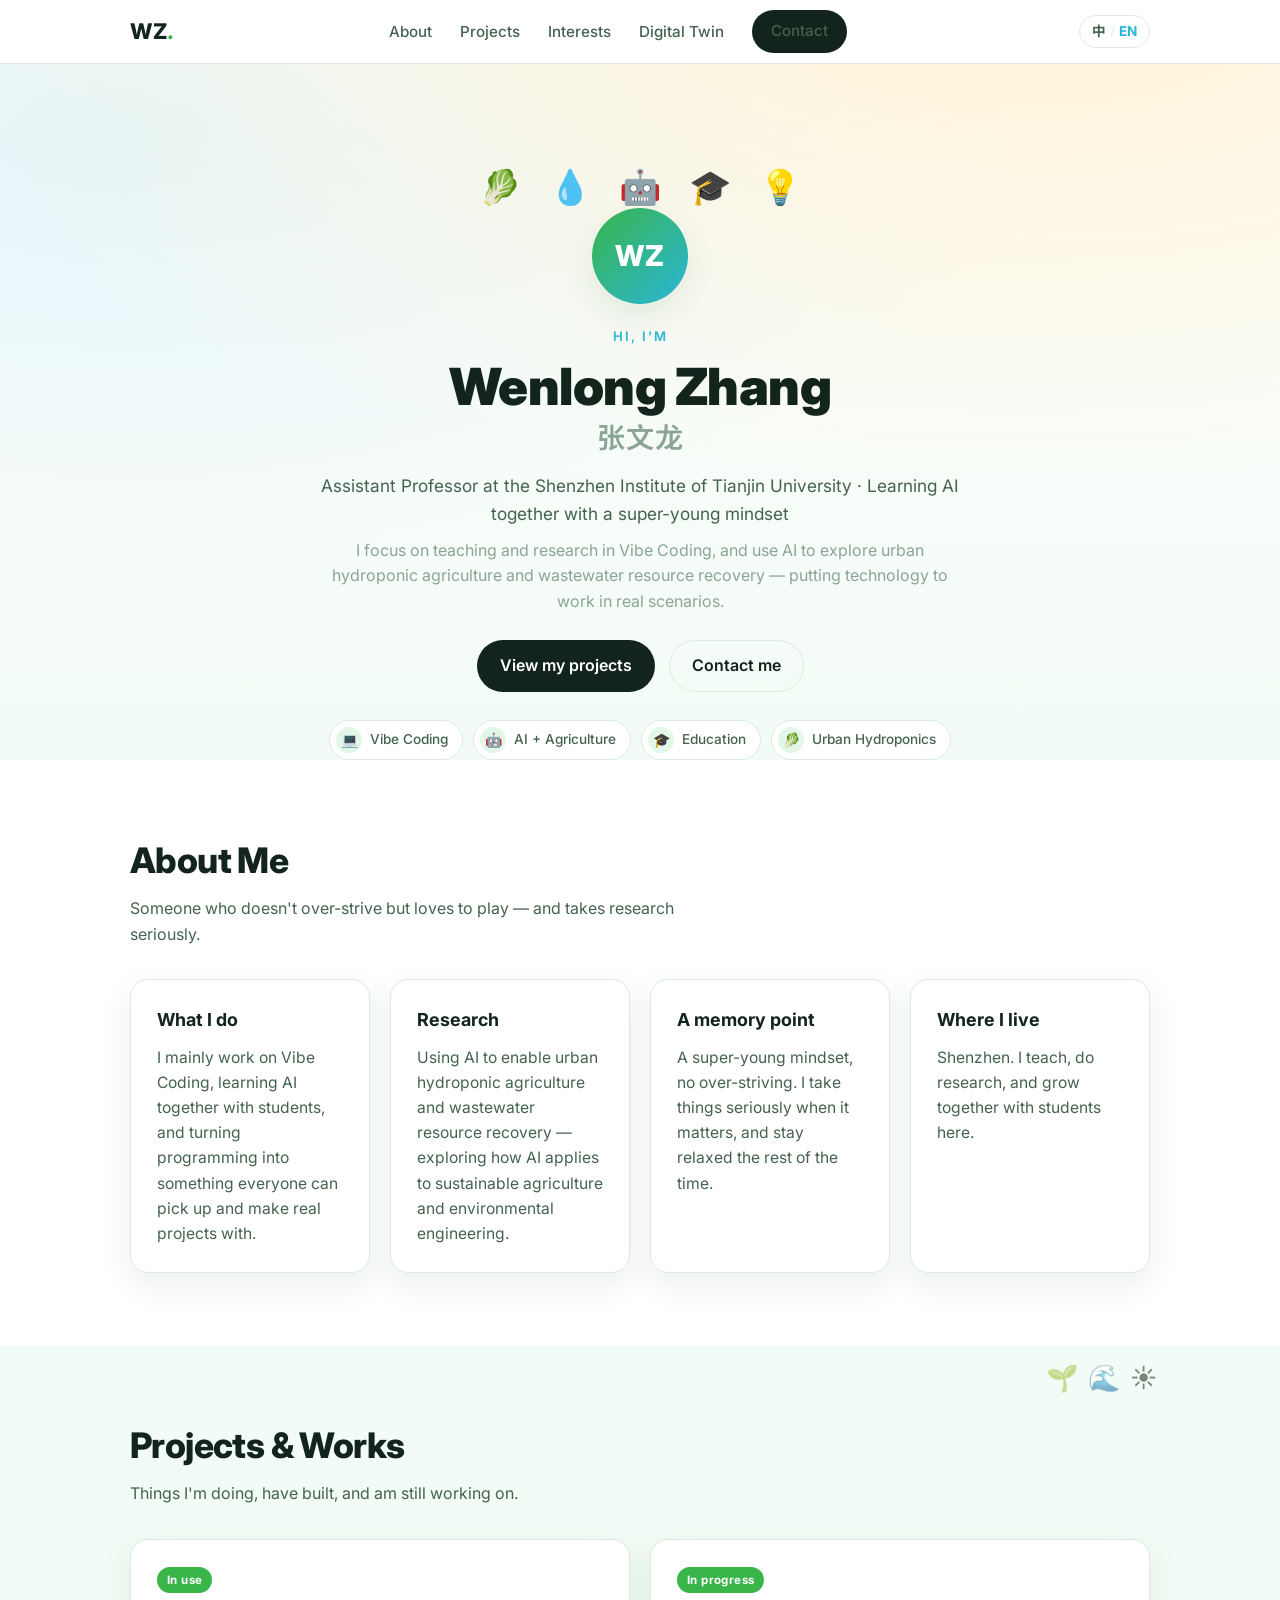
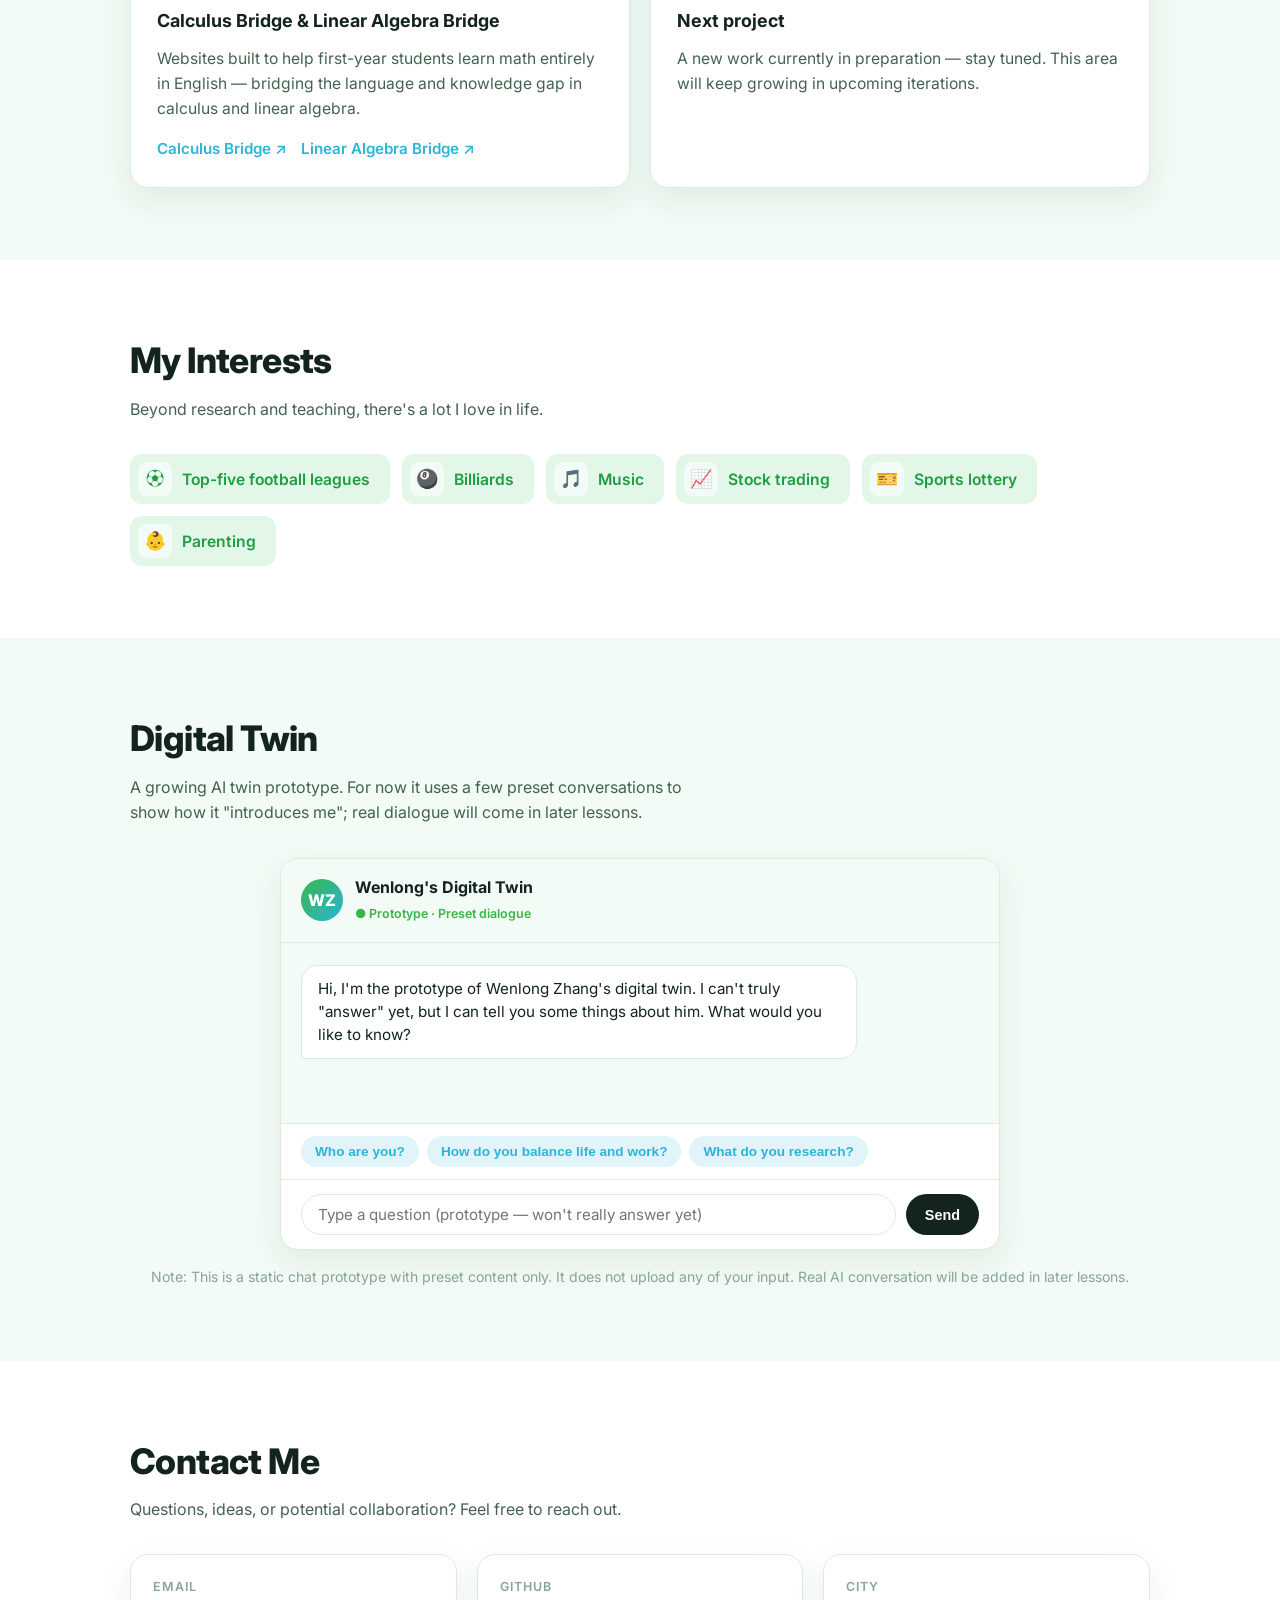
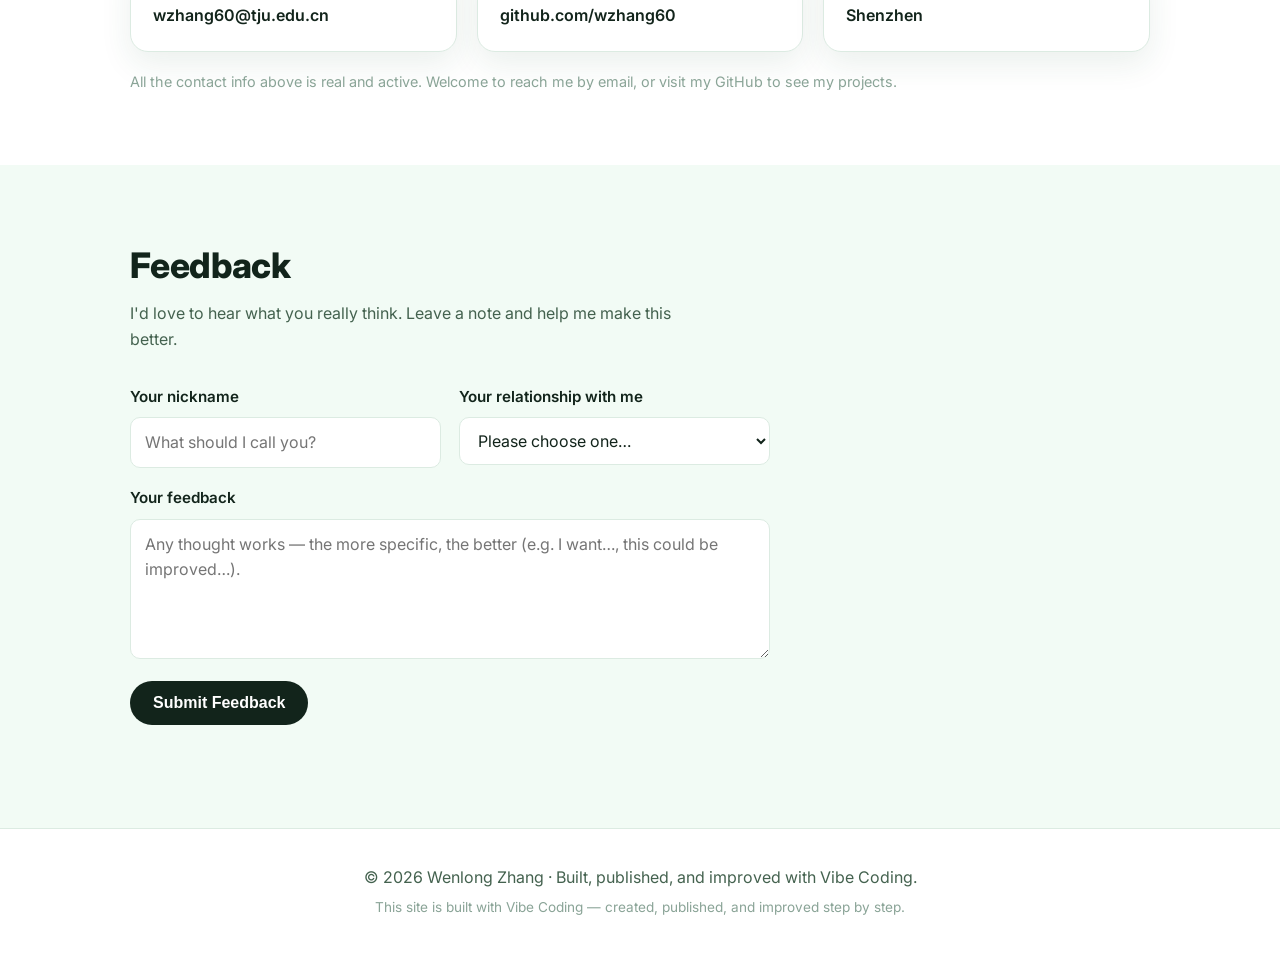
==== index-en.html @ 44306ead "Add files via upload" ====
<!DOCTYPE html>
<html lang="en">
<head>
  <meta charset="UTF-8" />
  <meta name="viewport" content="width=device-width, initial-scale=1.0" />
  <meta name="description" content="Wenlong Zhang — Assistant Professor at the Shenzhen Institute of Tianjin University. Focused on Vibe Coding, using AI for urban hydroponic agriculture and wastewater resource recovery." />
  <meta name="author" content="Wenlong Zhang" />
  <title>Wenlong Zhang · Personal Homepage</title>
  <link rel="preconnect" href="https://fonts.googleapis.com" />
  <link rel="preconnect" href="https://fonts.gstatic.com" crossorigin />
  <link href="https://fonts.googleapis.com/css2?family=Inter:wght@400;500;600;700;800&family=Noto+Sans+SC:wght@400;500;700;900&display=swap" rel="stylesheet" />
  <link rel="stylesheet" href="css/styles.css" />
</head>
<body data-lang="en">
  <!-- Top navigation -->
  <header class="site-header">
    <nav class="nav container" aria-label="Main navigation">
      <a class="nav__brand" href="#top">WZ<span class="nav__brand-dot">.</span></a>
      <button class="nav__toggle" id="navToggle" aria-label="Open menu" aria-expanded="false">
        <span></span><span></span><span></span>
      </button>
      <ul class="nav__list" id="navList">
        <li><a href="#about">About</a></li>
        <li><a href="#projects">Projects</a></li>
        <li><a href="#interests">Interests</a></li>
        <li><a href="#digital-twin">Digital Twin</a></li>
        <li><a class="btn btn--primary btn--small" href="#contact">Contact</a></li>
      </ul>
      <a class="lang-switch" href="index.html" aria-label="切换到中文">
        <span>中</span><span class="lang-switch__bar">/</span><span class="lang-switch__cur">EN</span>
      </a>
    </nav>
  </header>

  <main id="top">
    <!-- Hero -->
    <section class="hero">
      <div class="hero__visual" aria-hidden="true">
        <span class="hero__emoji">🥬</span>
        <span class="hero__emoji">💧</span>
        <span class="hero__emoji">🤖</span>
        <span class="hero__emoji">🎓</span>
        <span class="hero__emoji">💡</span>
      </div>
      <div class="container hero__inner">
        <div class="hero__avatar" aria-hidden="true">
          <!-- Letter-mark avatar placeholder; replace with a real photo later -->
          <span class="hero__avatar-initials">WZ</span>
        </div>
        <p class="hero__eyebrow">Hi, I'm</p>
        <h1 class="hero__name">Wenlong Zhang <span class="hero__name-en">张文龙</span></h1>
        <p class="hero__tagline">Assistant Professor at the Shenzhen Institute of Tianjin University · Learning AI together with a super-young mindset</p>
        <p class="hero__desc">I focus on teaching and research in Vibe Coding, and use AI to explore urban hydroponic agriculture and wastewater resource recovery — putting technology to work in real scenarios.</p>
        <div class="hero__actions">
          <a class="btn btn--primary" href="#projects">View my projects</a>
          <a class="btn btn--ghost" href="#contact">Contact me</a>
        </div>
        <div class="hero__chips" aria-label="Tags">
          <span class="chip"><span class="chip__icon" aria-hidden="true">💻</span>Vibe Coding</span>
          <span class="chip"><span class="chip__icon" aria-hidden="true">🤖</span>AI + Agriculture</span>
          <span class="chip"><span class="chip__icon" aria-hidden="true">🎓</span>Education</span>
          <span class="chip"><span class="chip__icon" aria-hidden="true">🥬</span>Urban Hydroponics</span>
        </div>
      </div>
    </section>

    <!-- About -->
    <section id="about" class="section">
      <div class="container">
        <h2 class="section__title">About Me</h2>
        <p class="section__lead">Someone who doesn't over-strive but loves to play — and takes research seriously.</p>
        <div class="card-grid">
          <article class="card">
            <h3 class="card__title">What I do</h3>
            <p class="card__body">I mainly work on Vibe Coding, learning AI together with students, and turning programming into something everyone can pick up and make real projects with.</p>
          </article>
          <article class="card">
            <h3 class="card__title">Research</h3>
            <p class="card__body">Using AI to enable urban hydroponic agriculture and wastewater resource recovery — exploring how AI applies to sustainable agriculture and environmental engineering.</p>
          </article>
          <article class="card">
            <h3 class="card__title">A memory point</h3>
            <p class="card__body">A super-young mindset, no over-striving. I take things seriously when it matters, and stay relaxed the rest of the time.</p>
          </article>
          <article class="card">
            <h3 class="card__title">Where I live</h3>
            <p class="card__body">Shenzhen. I teach, do research, and grow together with students here.</p>
          </article>
        </div>
      </div>
    </section>

    <!-- Projects / Works -->
    <section id="projects" class="section section--alt section--with-banner">
      <div class="banner-float" aria-hidden="true">
        <span class="banner-float__emoji">🌱</span>
        <span class="banner-float__emoji">🌊</span>
        <span class="banner-float__emoji">☀️</span>
      </div>
      <div class="container">
        <h2 class="section__title">Projects &amp; Works</h2>
        <p class="section__lead">Things I'm doing, have built, and am still working on.</p>
        <div class="card-grid">
          <article class="card card--project">
            <div class="card__badge">In use</div>
            <h3 class="card__title">Calculus Bridge &amp; Linear Algebra Bridge</h3>
            <p class="card__body">Websites built to help first-year students learn math entirely in English — bridging the language and knowledge gap in calculus and linear algebra.</p>
            <div class="card__links">
              <a class="text-link" href="https://wzhang60.github.io/calculus-bridge/" target="_blank" rel="noopener noreferrer">Calculus Bridge ↗</a>
              <a class="text-link" href="https://wzhang60.github.io/Linear-Algebra-Bridge/" target="_blank" rel="noopener noreferrer">Linear Algebra Bridge ↗</a>
            </div>
          </article>
          <article class="card card--project">
            <div class="card__badge">In progress</div>
            <h3 class="card__title">Next project</h3>
            <p class="card__body">A new work currently in preparation — stay tuned. This area will keep growing in upcoming iterations.</p>
          </article>
        </div>
      </div>
    </section>

    <!-- Interests -->
    <section id="interests" class="section">
      <div class="container">
        <h2 class="section__title">My Interests</h2>
        <p class="section__lead">Beyond research and teaching, there's a lot I love in life.</p>
        <ul class="interest-list">
          <li class="interest-list__item"><span class="interest-list__icon" aria-hidden="true">⚽</span>Top-five football leagues</li>
          <li class="interest-list__item"><span class="interest-list__icon" aria-hidden="true">🎱</span>Billiards</li>
          <li class="interest-list__item"><span class="interest-list__icon" aria-hidden="true">🎵</span>Music</li>
          <li class="interest-list__item"><span class="interest-list__icon" aria-hidden="true">📈</span>Stock trading</li>
          <li class="interest-list__item"><span class="interest-list__icon" aria-hidden="true">🎫</span>Sports lottery</li>
          <li class="interest-list__item"><span class="interest-list__icon" aria-hidden="true">👶</span>Parenting</li>
        </ul>
      </div>
    </section>

    <!-- Digital Twin static chat prototype -->
    <section id="digital-twin" class="section section--alt">
      <div class="container">
        <h2 class="section__title">Digital Twin</h2>
        <p class="section__lead">A growing AI twin prototype. For now it uses a few preset conversations to show how it "introduces me"; real dialogue will come in later lessons.</p>
        <div class="twin-app">
          <div class="twin-app__head">
            <span class="twin-app__avatar" aria-hidden="true">WZ</span>
            <div>
              <strong>Wenlong's Digital Twin</strong>
              <span class="twin-app__status">● Prototype · Preset dialogue</span>
            </div>
          </div>
          <div class="twin-app__body" id="twinBody" aria-live="polite">
            <div class="msg msg--bot">
              <div class="msg__body">Hi, I'm the prototype of Wenlong Zhang's digital twin. I can't truly "answer" yet, but I can tell you some things about him. What would you like to know?</div>
            </div>
          </div>
          <div class="twin-app__suggest" id="twinSuggest">
            <button type="button" class="suggest-chip" data-q="Who are you?">Who are you?</button>
            <button type="button" class="suggest-chip" data-q="How do you balance life and work?">How do you balance life and work?</button>
            <button type="button" class="suggest-chip" data-q="What do you research?">What do you research?</button>
          </div>
          <form class="twin-app__input" id="twinForm">
            <input type="text" id="twinInput" placeholder="Type a question (prototype — won't really answer yet)" autocomplete="off" />
            <button type="submit" class="btn btn--primary btn--small">Send</button>
          </form>
        </div>
        <p class="twin-note">Note: This is a static chat prototype with preset content only. It does not upload any of your input. Real AI conversation will be added in later lessons.</p>
      </div>
    </section>

    <!-- Contact -->
    <section id="contact" class="section">
      <div class="container">
        <h2 class="section__title">Contact Me</h2>
        <p class="section__lead">Questions, ideas, or potential collaboration? Feel free to reach out.</p>
        <div class="contact-links">
          <a class="contact-card" href="mailto:wzhang60@tju.edu.cn" id="emailLink">
            <span class="contact-card__label">Email</span>
            <span class="contact-card__value" id="emailValue">wzhang60@tju.edu.cn</span>
          </a>
          <a class="contact-card" href="https://github.com/wzhang60" target="_blank" rel="noopener noreferrer" id="githubLink">
            <span class="contact-card__label">GitHub</span>
            <span class="contact-card__value" id="githubValue">github.com/wzhang60</span>
          </a>
          <div class="contact-card">
            <span class="contact-card__label">City</span>
            <span class="contact-card__value">Shenzhen</span>
          </div>
        </div>
        <p class="contact-note">All the contact info above is real and active. Welcome to reach me by email, or visit my GitHub to see my projects.</p>
      </div>
    </section>
  
    <!-- Feedback -->
    <section id="feedback" class="section section--alt">
      <div class="container">
        <h2 class="section__title">Feedback</h2>
        <p class="section__lead">I'd love to hear what you really think. Leave a note and help me make this better.</p>
        <form class="fb-form" id="feedbackForm" novalidate>
          <div class="fb-fields">
            <div class="fb-field">
              <label class="fb-label" for="fbVisitorName">Your nickname</label>
              <input class="fb-input" type="text" id="fbVisitorName" name="visitor_name" maxlength="80" placeholder="What should I call you?" autocomplete="nickname" />
            </div>
            <div class="fb-field">
              <label class="fb-label" for="fbRelationship">Your relationship with me</label>
              <select class="fb-input" id="fbRelationship" name="relationship">
                <option value="">Please choose one…</option>
                <option value="friend">Friend</option>
                <option value="family">Family</option>
                <option value="classmate">Classmate</option>
                <option value="colleague">Colleague</option>
                <option value="teacher">Teacher</option>
                <option value="student">Student</option>
                <option value="other">Other</option>
              </select>
            </div>
            <div class="fb-field fb-field--wide">
              <label class="fb-label" for="fbMessage">Your feedback</label>
              <textarea class="fb-input fb-textarea" id="fbMessage" name="message" maxlength="2000" placeholder="Any thought works — the more specific, the better (e.g. I want…, this could be improved…)."></textarea>
            </div>
          </div>
          <div class="fb-actions">
            <button type="submit" class="btn btn--primary" id="fbSubmit">Submit Feedback</button>
          </div>
          <p class="fb-status" id="fbStatus" role="status" aria-live="polite"></p>
        </form>
      </div>
    </section>

</main>

  <footer class="site-footer">
    <div class="container">
      <p>© 2026 Wenlong Zhang · Built, published, and improved with Vibe Coding.</p>
      <p class="site-footer__small">This site is built with Vibe Coding — created, published, and improved step by step.</p>
    </div>
  </footer>

  <script src="js/main.js"></script>
  <script src="js/feedback.js"></script>
</body>
</html>
---- css/styles.css ----
/* ==========================================================================
   寮犳枃榫?路 涓汉涓婚〉 V2
   璁捐璇█锛氶兘甯傚啘涓氭按鍩逛富棰?鈥斺€?鍏?/ 姘?/ 缁垮彾鑿?/ 娓呮柊娌绘剤 / 娲绘臣绉戞妧
   涓昏壊鏉匡細鏅ㄥ厜閲?路 姘村煿闈?路 缁垮彾缁?路 娓呴€忚摑 路 鏆栫櫧
   ========================================================================== */

:root {
  /* 鑹插僵绯荤粺锛堟按鍩逛富棰橈級 */
  --c-bg: #ffffff;
  --c-bg-alt: #f2fbf5;        /* 娴呮按鍩圭豢搴?*/
  --c-ink: #12241b;          /* 娣卞眰澧ㄧ豢/涓绘枃瀛?*/
  --c-ink-soft: #44624f;      /* 娆＄骇鏂囧瓧锛堟按钘荤豢锛?*/
  --c-ink-mute: #8aa497;      /* 寮卞寲鏂囧瓧 */

  /* 鏅ㄥ厜閲戦粍 鈥斺€?鍏?*/
  --c-sun: #ffb830;           /* 闃冲厜閲?*/
  --c-sun-soft: #fff3d6;      /* 鏅ㄥ厜搴?*/
  --c-sun-line: #f3dca8;

  /* 缁垮彾缁?鈥斺€?缁垮彾鑿?*/
  --c-leaf: #39b54a;          /* 涓荤豢鍙剁豢 */
  --c-leaf-deep: #1f9d43;     /* 娣辩繝缁?*/
  --c-leaf-soft: #e2f7e8;     /* 娴呯豢搴?*/
  --c-lime: #a8d94a;          /* 鏄庝寒闈掓煚 */

  /* 娓呴€忚摑/姘村煿闈?鈥斺€?姘?*/
  --c-aqua: #29b6d8;          /* 姘村煿闈掞紙涓伙級 */
  --c-water: #3aa9e0;         /* 娓呮緢姘磋摑 */
  --c-water-deep: #1f7ea8;    /* 娣辨按钃?*/
  --c-aqua-soft: #e1f4fa;     /* 娴呮按钃濆簳 */

  --c-line: #dcebe2;          /* 鍒嗛殧绾匡紙娴呯豢锛?*/

  /* 鍦嗚涓庨槾褰?*/
  --radius: 18px;
  --radius-sm: 12px;
  --shadow: 0 12px 32px rgba(30, 90, 55, 0.09);
  --shadow-hover: 0 20px 44px rgba(30, 90, 55, 0.16);

  /* 甯冨眬 */
  --container: 1060px;
  --gap: 20px;
  --header-h: 64px;
}

/* --- Reset --- */
*,
*::before,
*::after { box-sizing: border-box; }
html { scroll-behavior: smooth; }
body {
  margin: 0;
  font-family: "Inter", "Noto Sans SC", system-ui, -apple-system, Segoe UI, Roboto, sans-serif;
  color: var(--c-ink);
  background: var(--c-bg);
  line-height: 1.6;
  -webkit-font-smoothing: antialiased;
}
a { color: inherit; text-decoration: none; }
ul { list-style: none; margin: 0; padding: 0; }
h1, h2, h3, p { margin: 0; }

.container {
  width: 100%;
  max-width: var(--container);
  margin: 0 auto;
  padding: 0 var(--gap);
}

/* --- 椤堕儴瀵艰埅 --- */
.site-header {
  position: sticky;
  top: 0;
  z-index: 50;
  background: rgba(255, 255, 255, 0.82);
  backdrop-filter: saturate(180%) blur(12px);
  border-bottom: 1px solid var(--c-line);
  height: var(--header-h);
  display: flex;
  align-items: center;
}
.nav {
  display: flex;
  align-items: center;
  justify-content: space-between;
  width: 100%;
}
.nav__brand {
  font-weight: 800;
  font-size: 1.35rem;
  letter-spacing: 0.5px;
  color: var(--c-ink);
}
.nav__brand-dot { color: var(--c-leaf); }
.nav__list {
  display: flex;
  align-items: center;
  gap: 28px;
}
.nav__list a {
  font-size: 0.95rem;
  color: var(--c-ink-soft);
  font-weight: 500;
  transition: color 0.15s ease;
}
.nav__list a:hover { color: var(--c-aqua); }
.lang-switch {
  margin-left: 18px;
  font-size: 0.85rem;
  font-weight: 700;
  color: var(--c-ink-soft);
  white-space: nowrap;
  border: 1px solid var(--c-line);
  border-radius: 999px;
  padding: 5px 12px;
  display: inline-flex;
  align-items: center;
  gap: 4px;
  transition: color 0.15s ease, border-color 0.15s ease, background 0.15s ease;
}
.lang-switch__cur { color: var(--c-aqua); }
.lang-switch__bar { color: var(--c-line); opacity: 0.6; }
.lang-switch:hover { color: var(--c-aqua); border-color: var(--c-aqua); }
@media (max-width: 720px) {
  .lang-switch { margin-left: 0; position: absolute; right: 64px; top: 18px; }
}

/* 姹夊牎鎸夐挳锛堢Щ鍔ㄧ锛?*/
.nav__toggle {
  display: none;
  flex-direction: column;
  gap: 5px;
  background: none;
  border: 0;
  cursor: pointer;
  padding: 8px;
}
.nav__toggle span {
  width: 24px;
  height: 2px;
  background: var(--c-ink);
  border-radius: 2px;
  transition: transform 0.2s ease, opacity 0.2s ease;
}

/* --- 鎸夐挳 --- */
.btn {
  display: inline-flex;
  align-items: center;
  justify-content: center;
  gap: 6px;
  font-weight: 600;
  font-size: 1rem;
  padding: 12px 22px;
  border-radius: 999px;
  border: 1px solid transparent;
  cursor: pointer;
  transition: transform 0.12s ease, box-shadow 0.2s ease, background 0.2s ease;
}
.btn:active { transform: translateY(1px); }
.btn--primary {
  background: var(--c-ink);
  color: #fff;
}
.btn--primary:hover {
  background: var(--c-aqua);
  box-shadow: var(--shadow-hover);
}
.btn--ghost {
  background: transparent;
  color: var(--c-ink);
  border-color: var(--c-line);
}
.btn--ghost:hover { border-color: var(--c-leaf); color: var(--c-leaf); }
.btn--small { padding: 8px 18px; font-size: 0.9rem; }

/* --- Hero --- */
.hero {
  position: relative;
  overflow: hidden;
  padding: 72px 0 0;
  background:
    radial-gradient(1200px 500px at 80% -10%, var(--c-sun-soft), transparent),
    radial-gradient(900px 420px at 10% 10%, var(--c-aqua-soft), transparent),
    linear-gradient(180deg, #fff 0%, var(--c-bg-alt) 100%);
}
.hero__visual {
  position: relative;
  width: 100%;
  margin: 34px auto 0;
  max-width: 640px;
  padding: 0 var(--gap);
  text-align: center;
}
.hero__visual::before {
  content: '';
  position: absolute;
  inset: -18px;
  background: linear-gradient(135deg, var(--c-sun-soft), var(--c-aqua-soft));
  border-radius: calc(var(--radius) + 12px);
  z-index: -1;
  opacity: 0.6;
}
.hero__emoji {
  display: inline-block;
  font-size: 34px;
  line-height: 1;
  margin: 0 12px;
  vertical-align: middle;
}
.hero__inner {
  position: relative;
  z-index: 2;
  text-align: center;
  padding-top: 4px;
}
.hero__avatar {
  width: 96px;
  height: 96px;
  margin: 0 auto 22px;
  border-radius: 50%;
  background: linear-gradient(135deg, var(--c-leaf), var(--c-aqua));
  display: flex;
  align-items: center;
  justify-content: center;
  box-shadow: var(--shadow);
}
.hero__avatar-initials {
  color: #fff;
  font-weight: 800;
  font-size: 1.8rem;
  letter-spacing: 1px;
}
.hero__eyebrow {
  color: var(--c-aqua);
  font-weight: 600;
  letter-spacing: 2px;
  text-transform: uppercase;
  font-size: 0.82rem;
  margin-bottom: 10px;
}
.hero__name {
  font-size: clamp(2rem, 6vw, 3.2rem);
  font-weight: 900;
  line-height: 1.15;
  letter-spacing: -0.5px;
}
.hero__name-en {
  display: block;
  font-size: 0.55em;
  font-weight: 600;
  color: var(--c-ink-mute);
  letter-spacing: 1px;
  margin-top: 6px;
}
.hero__tagline {
  margin: 18px auto 10px;
  max-width: 640px;
  color: var(--c-ink-soft);
  font-size: 1.08rem;
}
.hero__desc {
  max-width: 620px;
  margin: 0 auto;
  color: var(--c-ink-mute);
  font-size: 1rem;
}
.hero__actions {
  margin-top: 26px;
  display: flex;
  gap: 14px;
  justify-content: center;
  flex-wrap: wrap;
}
.hero__chips {
  margin-top: 28px;
  display: flex;
  flex-wrap: wrap;
  gap: 10px;
  justify-content: center;
}
.chip {
  background: #fff;
  border: 1px solid var(--c-line);
  color: var(--c-ink-soft);
  font-size: 0.85rem;
  font-weight: 500;
  padding: 6px 14px 6px 6px;
  border-radius: 999px;
  display: flex;
  align-items: center;
  gap: 8px;
}
.chip__icon {
  width: 26px;
  height: 26px;
  border-radius: 50%;
  display: inline-flex;
  align-items: center;
  justify-content: center;
  background: var(--c-leaf-soft);
  font-size: 14px;
  line-height: 1;
  flex: 0 0 26px;
}

/* --- 板块横幅浮动装饰 --- */
.section--with-banner { position: relative; }
.section--with-banner .container { position: relative; z-index: 1; }
.banner-float {
  position: absolute;
  top: 20px;
  right: 20px;
  width: 220px;
  opacity: 0.55;
  pointer-events: none;
  z-index: 0;
  border-radius: var(--radius);
  overflow: hidden;
}
.banner-float__emoji {
  display: inline-block;
  font-size: 26px;
  line-height: 1;
  margin-left: 6px;
}
@media (max-width: 720px) { .banner-float { display: none; } }
.banner-float__emoji {
  display: inline-block;
  font-size: 26px;
  line-height: 1;
  margin-left: 6px;
}

/* --- 閫氱敤 Section --- */
.section { padding: 72px 0; }
.section--alt { background: var(--c-bg-alt); }
.section__title {
  font-size: clamp(1.6rem, 4vw, 2.2rem);
  font-weight: 800;
  letter-spacing: -0.6px;
  margin-bottom: 8px;
}
.section__lead {
  color: var(--c-ink-soft);
  margin-bottom: 32px;
  max-width: 560px;
}

/* --- 鍗＄墖缃戞牸 --- */
.card-grid {
  display: grid;
  grid-template-columns: repeat(auto-fit, minmax(240px, 1fr));
  gap: var(--gap);
}
.card {
  background: #fff;
  border: 1px solid var(--c-line);
  border-radius: var(--radius);
  padding: 26px;
  box-shadow: var(--shadow);
  transition: transform 0.16s ease, box-shadow 0.2s ease;
}
.card:hover { transform: translateY(-4px); box-shadow: var(--shadow-hover); }
.card__title {
  font-size: 1.12rem;
  font-weight: 700;
  margin-bottom: 10px;
}
.card__body { color: var(--c-ink-soft); font-size: 0.98rem; }

.card--project { position: relative; }
.card__badge {
  display: inline-block;
  font-size: 0.72rem;
  font-weight: 700;
  letter-spacing: 0.4px;
  padding: 4px 10px;
  border-radius: 999px;
  margin-bottom: 14px;
  color: #fff;
  background: var(--c-leaf);
}
.card__links {
  margin-top: 16px;
  display: flex;
  flex-wrap: wrap;
  gap: 14px;
}
.text-link {
  color: var(--c-aqua);
  font-weight: 600;
  font-size: 0.95rem;
}
.text-link:hover { text-decoration: underline; }

/* --- 鍏磋叮 --- */
.interest-list {
  display: flex;
  flex-wrap: wrap;
  gap: 12px;
}
.interest-list__item {
  background: var(--c-leaf-soft);
  color: var(--c-leaf-deep);
  font-weight: 600;
  font-size: 0.98rem;
  padding: 8px 20px 8px 8px;
  border-radius: var(--radius-sm);
  display: flex;
  align-items: center;
  gap: 10px;
}
.interest-list__icon {
  width: 34px;
  height: 34px;
  border-radius: 8px;
  display: inline-flex;
  align-items: center;
  justify-content: center;
  background: var(--c-bg-alt);
  font-size: 18px;
  line-height: 1;
  flex: 0 0 34px;
}

/* --- 鏁板瓧鍒嗚韩鑱婂ぉ鍘熷瀷 --- */
.twin-app {
  background: #fff;
  border: 1px solid var(--c-line);
  border-radius: var(--radius);
  box-shadow: var(--shadow);
  overflow: hidden;
  max-width: 720px;
  margin: 0 auto;
  display: flex;
  flex-direction: column;
}
.twin-app__head {
  display: flex;
  align-items: center;
  gap: 12px;
  padding: 16px 20px;
  border-bottom: 1px solid var(--c-line);
  background: var(--c-bg-alt);
}
.twin-app__avatar {
  width: 42px;
  height: 42px;
  border-radius: 50%;
  background: linear-gradient(135deg, var(--c-leaf), var(--c-aqua));
  color: #fff;
  font-weight: 800;
  display: flex;
  align-items: center;
  justify-content: center;
}
.twin-app__head strong { display: block; font-size: 1rem; }
.twin-app__status {
  font-size: 0.78rem;
  color: var(--c-leaf);
  font-weight: 600;
}
.twin-app__body {
  padding: 22px 20px;
  min-height: 180px;
  max-height: 360px;
  overflow-y: auto;
  background: var(--c-bg-alt);
  display: flex;
  flex-direction: column;
  gap: 14px;
}
.msg { display: flex; }
.msg--bot { justify-content: flex-start; }
.msg--user { justify-content: flex-end; }
.msg__body {
  max-width: 82%;
  padding: 12px 16px;
  border-radius: 16px;
  font-size: 0.95rem;
  line-height: 1.5;
}
.msg--bot .msg__body {
  background: #fff;
  border: 1px solid var(--c-line);
  color: var(--c-ink);
  border-bottom-left-radius: 4px;
}
.msg--user .msg__body {
  background: var(--c-aqua);
  color: #fff;
  border-bottom-right-radius: 4px;
}
.twin-app__suggest {
  padding: 12px 20px;
  display: flex;
  flex-wrap: wrap;
  gap: 8px;
  border-top: 1px solid var(--c-line);
}
.suggest-chip {
  background: var(--c-aqua-soft);
  color: var(--c-aqua);
  border: 0;
  font-weight: 600;
  font-size: 0.85rem;
  padding: 8px 14px;
  border-radius: 999px;
  cursor: pointer;
  transition: background 0.15s ease;
}
.suggest-chip:hover { background: var(--c-leaf-soft); color: var(--c-leaf); }
.twin-app__input {
  display: flex;
  gap: 10px;
  padding: 14px 20px;
  border-top: 1px solid var(--c-line);
}
.twin-app__input input {
  flex: 1;
  border: 1px solid var(--c-line);
  border-radius: 999px;
  padding: 10px 16px;
  font-size: 0.95rem;
  font-family: inherit;
}
.twin-app__input input:focus { outline: none; border-color: var(--c-aqua); }
.twin-note {
  margin-top: 16px;
  text-align: center;
  color: var(--c-ink-mute);
  font-size: 0.88rem;
}

/* --- 鑱旂郴鏂瑰紡 --- */
.contact-links {
  display: grid;
  grid-template-columns: repeat(auto-fit, minmax(220px, 1fr));
  gap: var(--gap);
}
.contact-card {
  background: #fff;
  border: 1px solid var(--c-line);
  border-radius: var(--radius);
  padding: 22px;
  display: flex;
  flex-direction: column;
  gap: 6px;
  box-shadow: var(--shadow);
  transition: transform 0.16s ease, box-shadow 0.2s ease, border-color 0.2s ease;
}
.contact-card:hover { transform: translateY(-4px); box-shadow: var(--shadow-hover); border-color: var(--c-aqua); }
.contact-card__label {
  font-size: 0.78rem;
  text-transform: uppercase;
  letter-spacing: 1px;
  color: var(--c-ink-mute);
  font-weight: 600;
}
.contact-card__value { font-weight: 600; font-size: 1rem; color: var(--c-ink); }
.contact-note { margin-top: 18px; color: var(--c-ink-mute); font-size: 0.9rem; }

/* --- 椤佃剼 --- */
.site-footer {
  border-top: 1px solid var(--c-line);
  padding: 36px 0;
  text-align: center;
  color: var(--c-ink-soft);
}
.site-footer__small { margin-top: 6px; color: var(--c-ink-mute); font-size: 0.85rem; }

/* --- 鍝嶅簲寮忥細绉诲姩绔?--- */
@media (max-width: 720px) {
  .section { padding: 56px 0; }
  .hero { padding: 52px 0 48px; }

  .nav__toggle { display: flex; }
  .nav__list {
    position: absolute;
    top: var(--header-h);
    left: 0;
    right: 0;
    flex-direction: column;
    align-items: flex-start;
    gap: 4px;
    background: #fff;
    border-bottom: 1px solid var(--c-line);
    padding: 14px 24px 20px;
    display: none;
    box-shadow: var(--shadow);
  }
  .nav__list.is-open { display: flex; }
  .nav__list li { width: 100%; }
  .nav__list a { display: block; padding: 10px 0; }

  .hero__actions .btn { width: 100%; }
}

/* ==========================================================================
   Feedback form (shared zh/en)
   Colors reuse existing CSS variables. Zero-dependency static page.
   ========================================================================== */
.fb-form { max-width: 640px; }
.fb-fields { display: grid; gap: 18px; grid-template-columns: 1fr; }
.fb-field { display: flex; flex-direction: column; gap: 8px; }
.fb-label { font-weight: 600; color: var(--c-ink); font-size: 0.95rem; }
.fb-input {
  font: inherit;
  width: 100%;
  padding: 12px 14px;
  border: 1px solid var(--c-line);
  border-radius: 10px;
  background: var(--c-bg);
  color: var(--c-ink);
  transition: border-color 0.2s ease, box-shadow 0.2s ease;
}
.fb-input:focus {
  outline: none;
  border-color: var(--c-leaf);
  box-shadow: 0 0 0 3px var(--c-leaf-soft);
}
.fb-textarea { min-height: 140px; resize: vertical; }
.fb-actions { margin-top: 22px; }
.fb-status {
  margin-top: 14px;
  font-size: 0.92rem;
  min-height: 1.2em;
}
.fb-status--ok { color: var(--c-leaf-deep); }
.fb-status--err { color: #c0392b; }
.fb-status--sending { color: var(--c-ink-soft); }

/* Wider message field on larger screens */
@media (min-width: 640px) {
  .fb-fields { grid-template-columns: 1fr 1fr; }
  .fb-field--wide { grid-column: 1 / -1; }
}
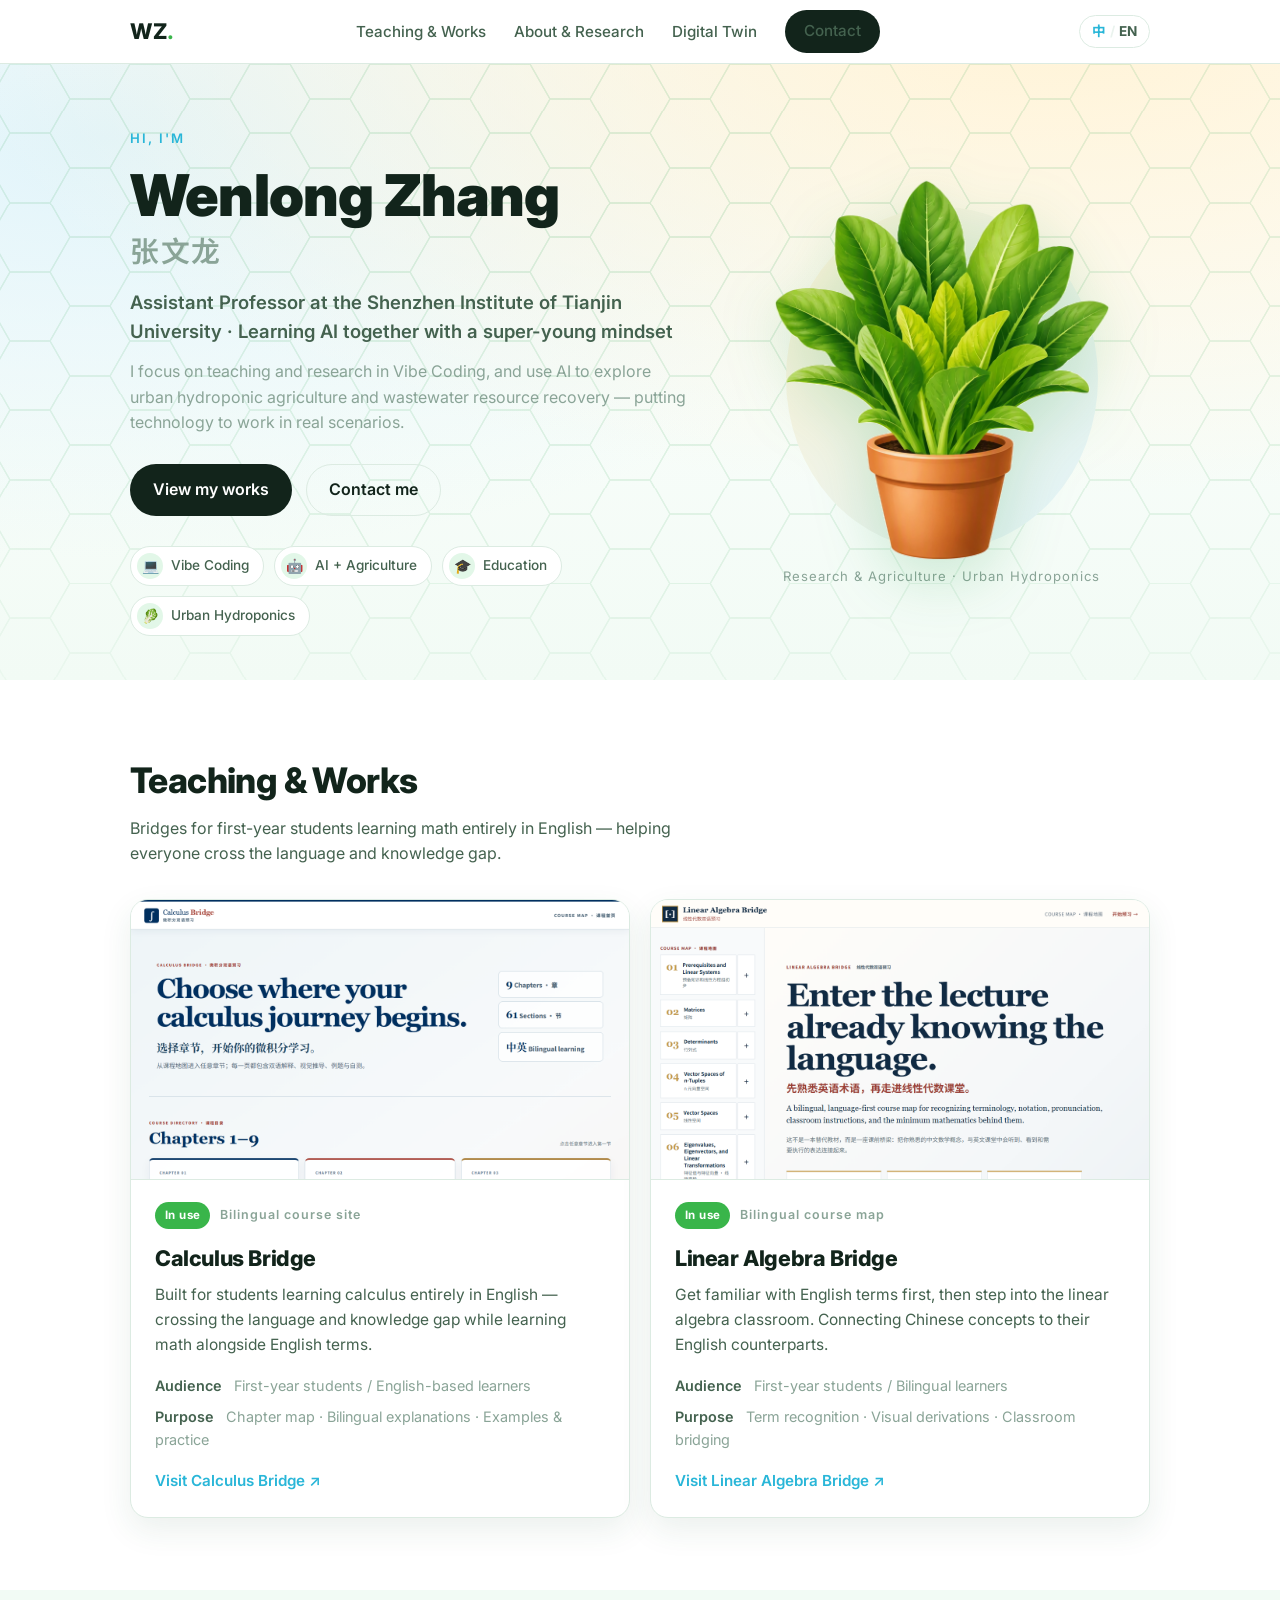
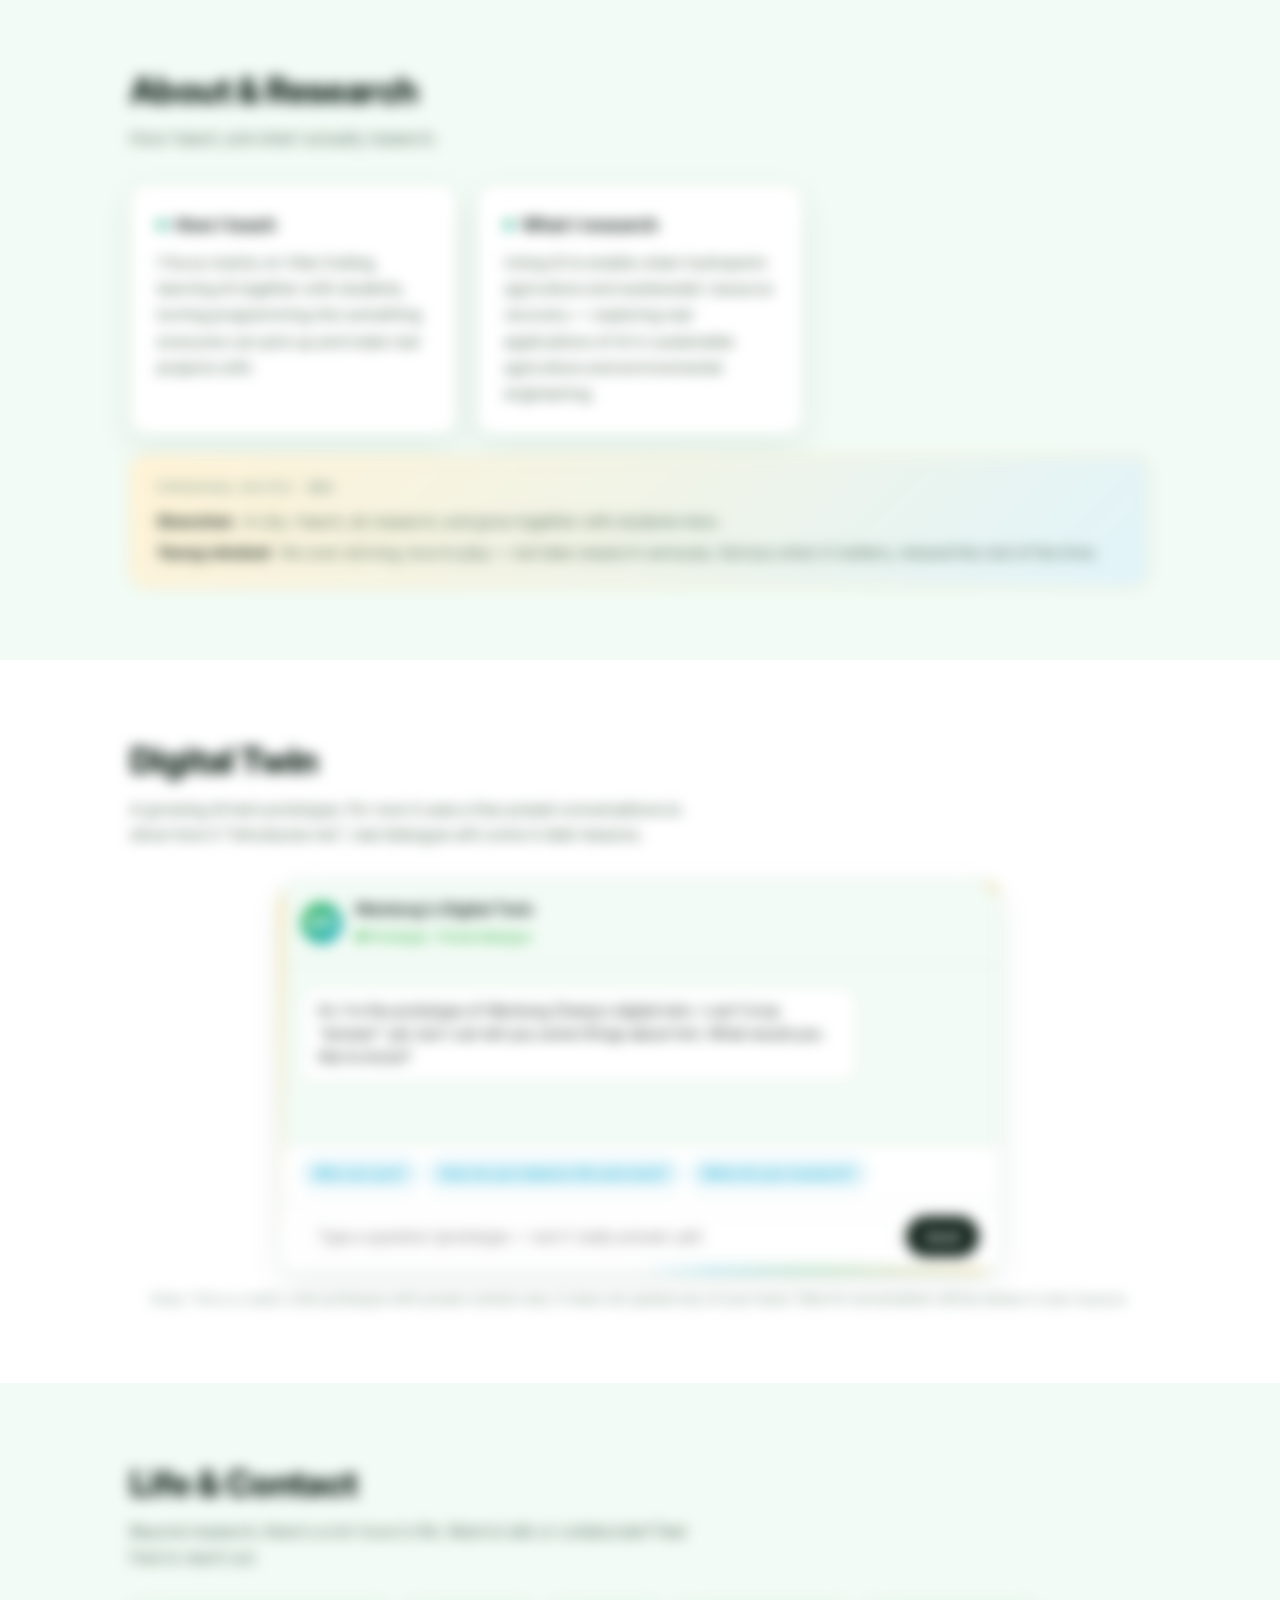
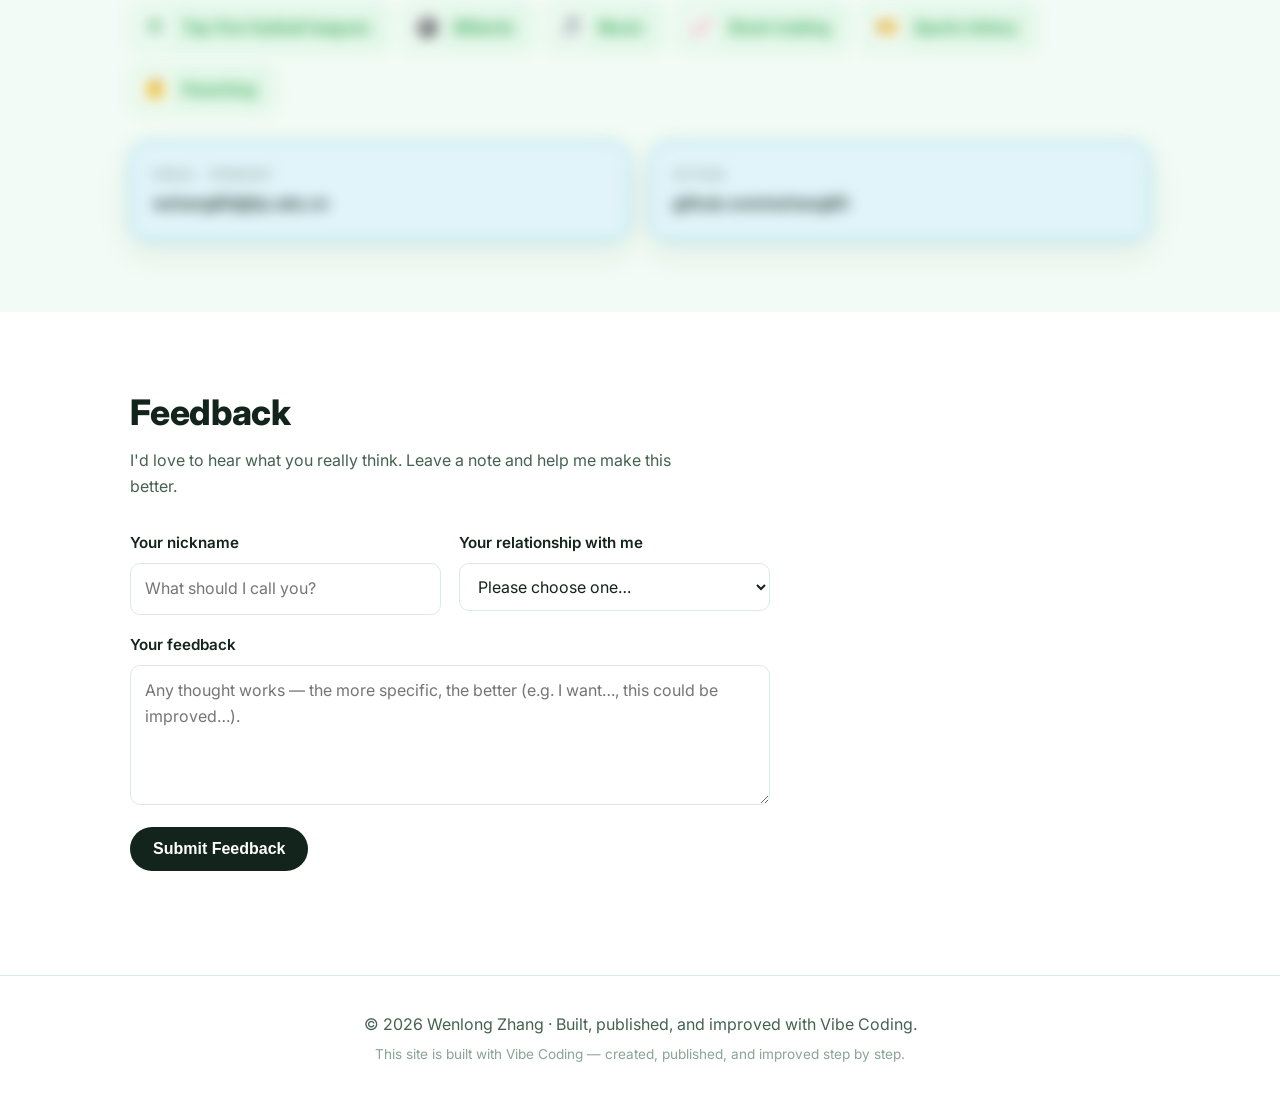
==== commit 3c3dae56: "v2.3: 兴趣与联系方式板块 + 数字分身问答 + 经典绿色足球图标" ====
--- a/index-en.html
+++ b/index-en.html
@@ -5,14 +5,22 @@
   <meta name="viewport" content="width=device-width, initial-scale=1.0" />
   <meta name="description" content="Wenlong Zhang — Assistant Professor at the Shenzhen Institute of Tianjin University. Focused on Vibe Coding, using AI for urban hydroponic agriculture and wastewater resource recovery." />
   <meta name="author" content="Wenlong Zhang" />
-  <title>Wenlong Zhang · Personal Homepage</title>
+  <title>Wenlong Zhang · Personal Homepage · V2.3 Preview</title>
+  <!-- Preview v2.3: Plan A — dual-column hero + showcase-card works + converged effects (hexagon only in hero, beam only on digital twin) -->
   <link rel="preconnect" href="https://fonts.googleapis.com" />
   <link rel="preconnect" href="https://fonts.gstatic.com" crossorigin />
   <link href="https://fonts.googleapis.com/css2?family=Inter:wght@400;500;600;700;800&family=Noto+Sans+SC:wght@400;500;700;900&display=swap" rel="stylesheet" />
-  <link rel="stylesheet" href="css/styles.css" />
+  <link rel="stylesheet" href="css/styles.css?v=v23" />
+  <style>
+    /* Fallback: keep hero identity content immediately readable */
+    .hero__inner { opacity: 1; }
+  </style>
 </head>
 <body data-lang="en">
-  <!-- Top navigation -->
+  <!-- Top scroll progress (MagicUI ScrollProgress replica) -->
+  <div class="scroll-progress" aria-hidden="true"><div class="scroll-progress__bar"></div></div>
+
+  <!-- Top navigation: Plan A four-section entries + zh/en switch -->
   <header class="site-header">
     <nav class="nav container" aria-label="Main navigation">
       <a class="nav__brand" href="#top">WZ<span class="nav__brand-dot">.</span></a>
@@ -20,123 +28,117 @@
         <span></span><span></span><span></span>
       </button>
       <ul class="nav__list" id="navList">
-        <li><a href="#about">About</a></li>
-        <li><a href="#projects">Projects</a></li>
-        <li><a href="#interests">Interests</a></li>
+        <li><a href="#works">Teaching &amp; Works</a></li>
+        <li><a href="#about">About &amp; Research</a></li>
         <li><a href="#digital-twin">Digital Twin</a></li>
         <li><a class="btn btn--primary btn--small" href="#contact">Contact</a></li>
       </ul>
       <a class="lang-switch" href="index.html" aria-label="切换到中文">
-        <span>中</span><span class="lang-switch__bar">/</span><span class="lang-switch__cur">EN</span>
+        <span class="lang-switch__cur">中</span><span class="lang-switch__bar">/</span><span>EN</span>
       </a>
     </nav>
   </header>
 
   <main id="top">
-    <!-- Hero -->
+    <!-- Hero: Plan A dual column — left identity, right small plant (research-agriculture imagery alongside identity) -->
     <section class="hero">
-      <div class="hero__visual" aria-hidden="true">
-        <span class="hero__emoji">🥬</span>
-        <span class="hero__emoji">💧</span>
-        <span class="hero__emoji">🤖</span>
-        <span class="hero__emoji">🎓</span>
-        <span class="hero__emoji">💡</span>
-      </div>
       <div class="container hero__inner">
-        <div class="hero__avatar" aria-hidden="true">
-          <!-- Letter-mark avatar placeholder; replace with a real photo later -->
-          <span class="hero__avatar-initials">WZ</span>
-        </div>
-        <p class="hero__eyebrow">Hi, I'm</p>
-        <h1 class="hero__name">Wenlong Zhang <span class="hero__name-en">张文龙</span></h1>
-        <p class="hero__tagline">Assistant Professor at the Shenzhen Institute of Tianjin University · Learning AI together with a super-young mindset</p>
-        <p class="hero__desc">I focus on teaching and research in Vibe Coding, and use AI to explore urban hydroponic agriculture and wastewater resource recovery — putting technology to work in real scenarios.</p>
-        <div class="hero__actions">
-          <a class="btn btn--primary" href="#projects">View my projects</a>
-          <a class="btn btn--ghost" href="#contact">Contact me</a>
-        </div>
-        <div class="hero__chips" aria-label="Tags">
-          <span class="chip"><span class="chip__icon" aria-hidden="true">💻</span>Vibe Coding</span>
-          <span class="chip"><span class="chip__icon" aria-hidden="true">🤖</span>AI + Agriculture</span>
-          <span class="chip"><span class="chip__icon" aria-hidden="true">🎓</span>Education</span>
-          <span class="chip"><span class="chip__icon" aria-hidden="true">🥬</span>Urban Hydroponics</span>
-        </div>
-      </div>
-    </section>
-
-    <!-- About -->
-    <section id="about" class="section">
-      <div class="container">
-        <h2 class="section__title">About Me</h2>
-        <p class="section__lead">Someone who doesn't over-strive but loves to play — and takes research seriously.</p>
-        <div class="card-grid">
-          <article class="card">
-            <h3 class="card__title">What I do</h3>
-            <p class="card__body">I mainly work on Vibe Coding, learning AI together with students, and turning programming into something everyone can pick up and make real projects with.</p>
-          </article>
-          <article class="card">
-            <h3 class="card__title">Research</h3>
-            <p class="card__body">Using AI to enable urban hydroponic agriculture and wastewater resource recovery — exploring how AI applies to sustainable agriculture and environmental engineering.</p>
-          </article>
-          <article class="card">
-            <h3 class="card__title">A memory point</h3>
-            <p class="card__body">A super-young mindset, no over-striving. I take things seriously when it matters, and stay relaxed the rest of the time.</p>
-          </article>
-          <article class="card">
-            <h3 class="card__title">Where I live</h3>
-            <p class="card__body">Shenzhen. I teach, do research, and grow together with students here.</p>
-          </article>
-        </div>
-      </div>
-    </section>
-
-    <!-- Projects / Works -->
-    <section id="projects" class="section section--alt section--with-banner">
-      <div class="banner-float" aria-hidden="true">
-        <span class="banner-float__emoji">🌱</span>
-        <span class="banner-float__emoji">🌊</span>
-        <span class="banner-float__emoji">☀️</span>
-      </div>
-      <div class="container">
-        <h2 class="section__title">Projects &amp; Works</h2>
-        <p class="section__lead">Things I'm doing, have built, and am still working on.</p>
-        <div class="card-grid">
-          <article class="card card--project">
-            <div class="card__badge">In use</div>
-            <h3 class="card__title">Calculus Bridge &amp; Linear Algebra Bridge</h3>
-            <p class="card__body">Websites built to help first-year students learn math entirely in English — bridging the language and knowledge gap in calculus and linear algebra.</p>
-            <div class="card__links">
-              <a class="text-link" href="https://wzhang60.github.io/calculus-bridge/" target="_blank" rel="noopener noreferrer">Calculus Bridge ↗</a>
-              <a class="text-link" href="https://wzhang60.github.io/Linear-Algebra-Bridge/" target="_blank" rel="noopener noreferrer">Linear Algebra Bridge ↗</a>
-            </div>
-          </article>
-          <article class="card card--project">
-            <div class="card__badge">In progress</div>
-            <h3 class="card__title">Next project</h3>
-            <p class="card__body">A new work currently in preparation — stay tuned. This area will keep growing in upcoming iterations.</p>
-          </article>
-        </div>
-      </div>
-    </section>
-
-    <!-- Interests -->
-    <section id="interests" class="section">
-      <div class="container">
-        <h2 class="section__title">My Interests</h2>
-        <p class="section__lead">Beyond research and teaching, there's a lot I love in life.</p>
-        <ul class="interest-list">
-          <li class="interest-list__item"><span class="interest-list__icon" aria-hidden="true">⚽</span>Top-five football leagues</li>
-          <li class="interest-list__item"><span class="interest-list__icon" aria-hidden="true">🎱</span>Billiards</li>
-          <li class="interest-list__item"><span class="interest-list__icon" aria-hidden="true">🎵</span>Music</li>
-          <li class="interest-list__item"><span class="interest-list__icon" aria-hidden="true">📈</span>Stock trading</li>
-          <li class="interest-list__item"><span class="interest-list__icon" aria-hidden="true">🎫</span>Sports lottery</li>
-          <li class="interest-list__item"><span class="interest-list__icon" aria-hidden="true">👶</span>Parenting</li>
-        </ul>
-      </div>
-    </section>
-
-    <!-- Digital Twin static chat prototype -->
-    <section id="digital-twin" class="section section--alt">
+        <div class="hero__intro">
+          <p class="hero__eyebrow">Hi, I'm</p>
+          <h1 class="hero__name">Wenlong Zhang <span class="hero__name-en">张文龙</span></h1>
+          <p class="hero__tagline">Assistant Professor at the Shenzhen Institute of Tianjin University · Learning AI together with a super-young mindset</p>
+          <p class="hero__desc">I focus on teaching and research in Vibe Coding, and use AI to explore urban hydroponic agriculture and wastewater resource recovery — putting technology to work in real scenarios.</p>
+          <div class="hero__actions">
+            <a class="btn btn--primary" href="#works">View my works</a>
+            <a class="btn btn--ghost" href="#contact">Contact me</a>
+          </div>
+          <div class="hero__chips" aria-label="Tags">
+            <span class="chip"><span class="chip__icon" aria-hidden="true">💻</span>Vibe Coding</span>
+            <span class="chip"><span class="chip__icon" aria-hidden="true">🤖</span>AI + Agriculture</span>
+            <span class="chip"><span class="chip__icon" aria-hidden="true">🎓</span>Education</span>
+            <span class="chip"><span class="chip__icon" aria-hidden="true">🥬</span>Urban Hydroponics</span>
+          </div>
+        </div>
+        <div class="hero__visual" aria-hidden="true">
+          <div class="hero__plant">
+            <img class="hero__plant-img" src="assets/hydroponic-veg.png" alt="" width="710" height="800" loading="eager">
+          </div>
+          <p class="hero__visual-caption">Research &amp; Agriculture · Urban Hydroponics</p>
+        </div>
+      </div>
+    </section>
+
+    <!-- Teaching & Works: two Bridges, one showcase card each (screenshot + audience + purpose + access) -->
+    <section id="works" class="section">
+      <div class="container">
+        <h2 class="section__title">Teaching &amp; Works</h2>
+        <p class="section__lead">Bridges for first-year students learning math entirely in English — helping everyone cross the language and knowledge gap.</p>
+        <div class="showcase-grid">
+          <article class="showcase-card">
+            <div class="showcase-card__media">
+              <img src="assets/calculus.png" alt="Calculus Bridge course page screenshot" loading="lazy" />
+            </div>
+            <div class="showcase-card__body">
+              <div class="showcase-card__meta">
+                <span class="badge-color">In use</span>
+                <span class="showcase-card__type">Bilingual course site</span>
+              </div>
+              <h3 class="showcase-card__title">Calculus Bridge</h3>
+              <p class="showcase-card__desc">Built for students learning calculus entirely in English — crossing the language and knowledge gap while learning math alongside English terms.</p>
+              <ul class="showcase-card__facts">
+                <li><strong>Audience</strong> First-year students / English-based learners</li>
+                <li><strong>Purpose</strong> Chapter map · Bilingual explanations · Examples &amp; practice</li>
+              </ul>
+              <a class="text-link" href="https://wzhang60.github.io/calculus-bridge/" target="_blank" rel="noopener noreferrer">Visit Calculus Bridge ↗</a>
+            </div>
+          </article>
+          <article class="showcase-card">
+            <div class="showcase-card__media">
+              <img src="assets/linear-algebra.png" alt="Linear Algebra Bridge course page screenshot" loading="lazy" />
+            </div>
+            <div class="showcase-card__body">
+              <div class="showcase-card__meta">
+                <span class="badge-color">In use</span>
+                <span class="showcase-card__type">Bilingual course map</span>
+              </div>
+              <h3 class="showcase-card__title">Linear Algebra Bridge</h3>
+              <p class="showcase-card__desc">Get familiar with English terms first, then step into the linear algebra classroom. Connecting Chinese concepts to their English counterparts.</p>
+              <ul class="showcase-card__facts">
+                <li><strong>Audience</strong> First-year students / Bilingual learners</li>
+                <li><strong>Purpose</strong> Term recognition · Visual derivations · Classroom bridging</li>
+              </ul>
+              <a class="text-link" href="https://wzhang60.github.io/Linear-Algebra-Bridge/" target="_blank" rel="noopener noreferrer">Visit Linear Algebra Bridge ↗</a>
+            </div>
+          </article>
+        </div>
+      </div>
+    </section>
+
+    <!-- About & Research: how I teach, what I research; Shenzhen / young mindset / no over-striving as personal notes -->
+    <section id="about" class="section section--alt">
+      <div class="container">
+        <h2 class="section__title">About &amp; Research</h2>
+        <p class="section__lead">How I teach, and what I actually research.</p>
+        <div class="about-grid">
+          <article class="about-card">
+            <h3 class="about-card__title">How I teach</h3>
+            <p class="about-card__body">I focus mainly on Vibe Coding, learning AI together with students, turning programming into something everyone can pick up and make real projects with.</p>
+          </article>
+          <article class="about-card">
+            <h3 class="about-card__title">What I research</h3>
+            <p class="about-card__body">Using AI to enable urban hydroponic agriculture and wastewater resource recovery — exploring real applications of AI in sustainable agriculture and environmental engineering.</p>
+          </article>
+          <aside class="about-note">
+            <p class="about-note__label">Personal notes · 侧记</p>
+            <p class="about-note__text"><strong>Shenzhen</strong> A city. I teach, do research, and grow together with students here.</p>
+            <p class="about-note__text"><strong>Young mindset</strong> No over-striving, love to play — but take research seriously. Serious when it matters, relaxed the rest of the time.</p>
+          </aside>
+        </div>
+      </div>
+    </section>
+
+    <!-- Digital Twin: keep independent experience area + prototype badge; the colored beam is the reserved highlighted effect -->
+    <section id="digital-twin" class="section">
       <div class="container">
         <h2 class="section__title">Digital Twin</h2>
         <p class="section__lead">A growing AI twin prototype. For now it uses a few preset conversations to show how it "introduces me"; real dialogue will come in later lessons.</p>
@@ -167,31 +169,34 @@
       </div>
     </section>
 
-    <!-- Contact -->
-    <section id="contact" class="section">
-      <div class="container">
-        <h2 class="section__title">Contact Me</h2>
-        <p class="section__lead">Questions, ideas, or potential collaboration? Feel free to reach out.</p>
+    <!-- Life & Contact: compact interests + clear email ending -->
+    <section id="contact" class="section section--alt">
+      <div class="container">
+        <h2 class="section__title">Life &amp; Contact</h2>
+        <p class="section__lead">Beyond research, there's a lot I love in life. Want to talk or collaborate? Feel free to reach out.</p>
+        <ul class="interest-list" aria-label="Interests">
+          <li class="interest-list__item"><span class="interest-list__icon" aria-hidden="true">⚽</span>Top-five football leagues</li>
+          <li class="interest-list__item"><span class="interest-list__icon" aria-hidden="true">🎱</span>Billiards</li>
+          <li class="interest-list__item"><span class="interest-list__icon" aria-hidden="true">🎵</span>Music</li>
+          <li class="interest-list__item"><span class="interest-list__icon" aria-hidden="true">📈</span>Stock trading</li>
+          <li class="interest-list__item"><span class="interest-list__icon" aria-hidden="true">🎫</span>Sports lottery</li>
+          <li class="interest-list__item"><span class="interest-list__icon" aria-hidden="true">👶</span>Parenting</li>
+        </ul>
         <div class="contact-links">
-          <a class="contact-card" href="mailto:wzhang60@tju.edu.cn" id="emailLink">
-            <span class="contact-card__label">Email</span>
+          <a class="contact-card contact-card--email" href="mailto:wzhang60@tju.edu.cn" id="emailLink">
+            <span class="contact-card__label">Email · Primary</span>
             <span class="contact-card__value" id="emailValue">wzhang60@tju.edu.cn</span>
           </a>
           <a class="contact-card" href="https://github.com/wzhang60" target="_blank" rel="noopener noreferrer" id="githubLink">
             <span class="contact-card__label">GitHub</span>
             <span class="contact-card__value" id="githubValue">github.com/wzhang60</span>
           </a>
-          <div class="contact-card">
-            <span class="contact-card__label">City</span>
-            <span class="contact-card__value">Shenzhen</span>
-          </div>
-        </div>
-        <p class="contact-note">All the contact info above is real and active. Welcome to reach me by email, or visit my GitHub to see my projects.</p>
-      </div>
-    </section>
-  
+        </div>
+      </div>
+    </section>
+
     <!-- Feedback -->
-    <section id="feedback" class="section section--alt">
+    <section id="feedback" class="section">
       <div class="container">
         <h2 class="section__title">Feedback</h2>
         <p class="section__lead">I'd love to hear what you really think. Leave a note and help me make this better.</p>
@@ -226,8 +231,8 @@
         </form>
       </div>
     </section>
-
-</main>
+
+  </main>
 
   <footer class="site-footer">
     <div class="container">
@@ -236,7 +241,7 @@
     </div>
   </footer>
 
-  <script src="js/main.js"></script>
+  <script src="js/main.js?v=202609090"></script>
   <script src="js/feedback.js"></script>
 </body>
 </html>
--- a/css/styles.css
+++ b/css/styles.css
@@ -174,110 +174,68 @@
 .btn--ghost:hover { border-color: var(--c-leaf); color: var(--c-leaf); }
 .btn--small { padding: 8px 18px; font-size: 0.9rem; }
 
-/* --- Hero --- */
+/* --- Hero：方案A 双栏（左身份信息 / 右缩小植物） --- */
 .hero {
   position: relative;
   overflow: hidden;
-  padding: 72px 0 0;
+  padding: 64px 0 44px;
   background:
-    radial-gradient(1200px 500px at 80% -10%, var(--c-sun-soft), transparent),
-    radial-gradient(900px 420px at 10% 10%, var(--c-aqua-soft), transparent),
+    radial-gradient(1100px 480px at 82% -8%, var(--c-sun-soft), transparent),
+    radial-gradient(880px 420px at 8% 12%, var(--c-aqua-soft), transparent),
     linear-gradient(180deg, #fff 0%, var(--c-bg-alt) 100%);
-}
-.hero__visual {
-  position: relative;
-  width: 100%;
-  margin: 34px auto 0;
-  max-width: 640px;
-  padding: 0 var(--gap);
-  text-align: center;
-}
-.hero__visual::before {
-  content: '';
-  position: absolute;
-  inset: -18px;
-  background: linear-gradient(135deg, var(--c-sun-soft), var(--c-aqua-soft));
-  border-radius: calc(var(--radius) + 12px);
-  z-index: -1;
-  opacity: 0.6;
-}
-.hero__emoji {
-  display: inline-block;
-  font-size: 34px;
-  line-height: 1;
-  margin: 0 12px;
-  vertical-align: middle;
 }
 .hero__inner {
   position: relative;
   z-index: 2;
-  text-align: center;
-  padding-top: 4px;
-}
-.hero__avatar {
-  width: 96px;
-  height: 96px;
-  margin: 0 auto 22px;
-  border-radius: 50%;
-  background: linear-gradient(135deg, var(--c-leaf), var(--c-aqua));
-  display: flex;
-  align-items: center;
-  justify-content: center;
-  box-shadow: var(--shadow);
-}
-.hero__avatar-initials {
-  color: #fff;
-  font-weight: 800;
-  font-size: 1.8rem;
-  letter-spacing: 1px;
-}
+  display: grid;
+  grid-template-columns: minmax(0, 1.15fr) minmax(0, 0.85fr);
+  align-items: center;
+  gap: 40px;
+}
+.hero__intro { max-width: 560px; }
 .hero__eyebrow {
   color: var(--c-aqua);
   font-weight: 600;
   letter-spacing: 2px;
   text-transform: uppercase;
   font-size: 0.82rem;
-  margin-bottom: 10px;
+  margin-bottom: 14px;
 }
 .hero__name {
-  font-size: clamp(2rem, 6vw, 3.2rem);
+  font-size: clamp(2.1rem, 6vw, 3.6rem);
   font-weight: 900;
-  line-height: 1.15;
-  letter-spacing: -0.5px;
+  line-height: 1.12;
+  letter-spacing: -0.8px;
 }
 .hero__name-en {
   display: block;
-  font-size: 0.55em;
+  font-size: 0.5em;
   font-weight: 600;
   color: var(--c-ink-mute);
-  letter-spacing: 1px;
-  margin-top: 6px;
+  letter-spacing: 1.5px;
+  margin-top: 8px;
 }
 .hero__tagline {
-  margin: 18px auto 10px;
-  max-width: 640px;
+  margin: 20px 0 12px;
   color: var(--c-ink-soft);
-  font-size: 1.08rem;
+  font-size: 1.16rem;
+  font-weight: 600;
 }
 .hero__desc {
-  max-width: 620px;
-  margin: 0 auto;
   color: var(--c-ink-mute);
   font-size: 1rem;
 }
 .hero__actions {
-  margin-top: 26px;
+  margin-top: 28px;
   display: flex;
   gap: 14px;
-  justify-content: center;
   flex-wrap: wrap;
 }
 .hero__chips {
-  margin-top: 28px;
+  margin-top: 30px;
   display: flex;
   flex-wrap: wrap;
   gap: 10px;
-  justify-content: center;
 }
 .chip {
   background: #fff;
@@ -303,6 +261,139 @@
   line-height: 1;
   flex: 0 0 26px;
 }
+/* 右侧缩小植物 */
+.hero__visual {
+  position: relative;
+  text-align: center;
+}
+.hero__plant {
+  position: relative;
+  max-width: 340px;
+  margin: 0 auto;
+}
+.hero__plant::before {
+  content: "";
+  position: absolute;
+  inset: 30px 14px 10px;
+  background: linear-gradient(135deg, var(--c-sun-soft), var(--c-aqua-soft));
+  border-radius: 50%;
+  z-index: -1;
+}
+.hero__plant-img {
+  display: block;
+  width: 100%;
+  height: auto;
+  filter: drop-shadow(0 18px 30px rgba(31, 157, 67, 0.20));
+  user-select: none;
+}
+.hero__visual-caption {
+  margin-top: 6px;
+  color: var(--c-ink-mute);
+  font-size: 0.82rem;
+  letter-spacing: 1px;
+}
+
+/* 响应式：手机按 身份 → 按钮 → 小幅视觉 → 作品 的顺序 */
+@media (max-width: 900px) {
+  .hero__inner { gap: 26px; }
+}
+@media (max-width: 720px) {
+  .hero { padding: 48px 0 40px; }
+  .hero__inner {
+    grid-template-columns: 1fr;
+    gap: 8px;
+  }
+  .hero__intro { max-width: 100%; }
+  .hero__actions { display: flex; flex-direction: column; flex-wrap: nowrap; align-items: stretch; gap: 12px; width: 100%; }
+  .hero__actions .btn { display: flex; align-items: center; justify-content: center; width: 100% !important; max-width: none; box-sizing: border-box; }
+  .hero__actions .btn--ghost { background: #fff; }
+  /* 视觉上移：小幅植物跟在按钮之后，占位收窄 */
+  .hero__visual { order: 3; margin-top: 30px; }
+  .hero__plant { max-width: 200px; }
+}
+
+/* --- 展示卡：教学与作品（截图 + 服务对象 + 用途 + 入口） --- */
+.showcase-grid {
+  display: grid;
+  grid-template-columns: repeat(auto-fit, minmax(300px, 1fr));
+  gap: var(--gap);
+}
+.showcase-card {
+  background: #fff;
+  border: 1px solid var(--c-line);
+  border-radius: var(--radius);
+  box-shadow: var(--shadow);
+  overflow: hidden;
+  display: flex;
+  flex-direction: column;
+  transition: transform 0.16s ease, box-shadow 0.2s ease;
+}
+.showcase-card:hover { transform: translateY(-4px); box-shadow: var(--shadow-hover); }
+.showcase-card__media {
+  position: relative;
+  aspect-ratio: 16 / 9;
+  overflow: hidden;
+  background: var(--c-bg-alt);
+  border-bottom: 1px solid var(--c-line);
+}
+.showcase-card__media img {
+  width: 100%;
+  height: 100%;
+  object-fit: cover;
+  object-position: top;
+  display: block;
+}
+.showcase-card__body { padding: 22px 24px 24px; display: flex; flex-direction: column; flex: 1; }
+.showcase-card__meta { display: flex; align-items: center; gap: 10px; margin-bottom: 12px; }
+.showcase-card__type { font-size: 0.78rem; color: var(--c-ink-mute); letter-spacing: 1px; font-weight: 600; }
+.badge-color {
+  display: inline-block;
+  font-size: 0.72rem;
+  font-weight: 700;
+  letter-spacing: 0.4px;
+  padding: 4px 10px;
+  border-radius: 999px;
+  color: #fff;
+  background: var(--c-leaf);
+}
+.showcase-card__title { font-size: 1.35rem; font-weight: 800; margin-bottom: 8px; letter-spacing: -0.4px; }
+.showcase-card__desc { color: var(--c-ink-soft); font-size: 0.97rem; margin-bottom: 16px; }
+.showcase-card__facts { display: flex; flex-direction: column; gap: 8px; margin-bottom: 18px; }
+.showcase-card__facts li { color: var(--c-ink-mute); font-size: 0.9rem; }
+.showcase-card__facts strong { color: var(--c-ink-soft); font-weight: 600; margin-right: 8px; }
+.showcase-card__body .text-link { margin-top: auto; }
+
+/* --- 关于与研究 --- */
+.about-grid {
+  display: grid;
+  grid-template-columns: repeat(auto-fit, minmax(260px, 1fr));
+  gap: var(--gap);
+}
+.about-card {
+  background: #fff;
+  border: 1px solid var(--c-line);
+  border-radius: var(--radius);
+  padding: 26px;
+  box-shadow: var(--shadow);
+}
+.about-card__title { font-size: 1.12rem; font-weight: 700; margin-bottom: 10px; display: flex; align-items: center; gap: 8px; }
+.about-card__title::before {
+  content: "";
+  width: 10px; height: 10px; border-radius: 50%;
+  background: linear-gradient(135deg, var(--c-leaf), var(--c-aqua));
+  flex: 0 0 10px;
+}
+.about-card__body { color: var(--c-ink-soft); font-size: 0.97rem; line-height: 1.7; }
+.about-note {
+  grid-column: 1 / -1;
+  background: linear-gradient(135deg, var(--c-sun-soft), var(--c-aqua-soft));
+  border: 1px solid var(--c-sun-line);
+  border-radius: var(--radius);
+  padding: 22px 26px;
+}
+.about-note__label { font-size: 0.78rem; font-weight: 700; letter-spacing: 1.5px; color: var(--c-ink-mute); text-transform: uppercase; margin-bottom: 12px; }
+.about-note__text { color: var(--c-ink-soft); font-size: 0.97rem; margin-top: 6px; }
+.about-note__text strong { color: var(--c-ink); margin-right: 6px; }
 
 /* --- 板块横幅浮动装饰 --- */
 .section--with-banner { position: relative; }
@@ -423,6 +514,64 @@
   line-height: 1;
   flex: 0 0 34px;
 }
+/* 一个 SVG 图标替换了 emoji，让容器保持居中 */
+.interest-list__icon svg { display: block; }
+
+/* 悬停气泡：解释这个兴趣背后的故事 */
+.interest-list__item {
+  position: relative;
+  cursor: pointer;
+}
+.interest-tip {
+  position: absolute;
+  bottom: calc(100% + 10px);
+  left: 50%;
+  transform: translate(-50%, 6px);
+  background: #fff;
+  color: var(--c-ink);
+  border: 1px solid var(--c-line);
+  border-left: 3px solid var(--c-aqua);
+  border-radius: 10px;
+  padding: 9px 12px;
+  font-size: 0.85rem;
+  font-weight: 500;
+  line-height: 1.5;
+  box-shadow: var(--shadow-hover);
+  white-space: nowrap;
+  opacity: 0;
+  visibility: hidden;
+  pointer-events: none;
+  transition: opacity 0.16s ease, transform 0.16s ease, visibility 0.16s;
+  z-index: 20;
+}
+.interest-tip::after {
+  content: "";
+  position: absolute;
+  top: 100%;
+  left: 50%;
+  transform: translateX(-50%);
+  border: 6px solid transparent;
+  border-top-color: #fff;
+}
+.interest-list__item:nth-child(1) .interest-tip,
+.interest-list__item:nth-child(4) .interest-tip {
+  left: 0;
+  transform: translate(0, 6px);
+}
+.interest-list__item:nth-child(1) .interest-tip::after,
+.interest-list__item:nth-child(4) .interest-tip::after {
+  left: 24px;
+  transform: none;
+}
+.interest-list__item:hover .interest-tip {
+  opacity: 1;
+  visibility: visible;
+  transform: translate(-50%, 0);
+}
+.interest-list__item:nth-child(1):hover .interest-tip,
+.interest-list__item:nth-child(4):hover .interest-tip {
+  transform: translate(0, 0);
+}
 
 /* --- 鏁板瓧鍒嗚韩鑱婂ぉ鍘熷瀷 --- */
 .twin-app {
@@ -538,10 +687,11 @@
   display: grid;
   grid-template-columns: repeat(auto-fit, minmax(220px, 1fr));
   gap: var(--gap);
+  margin-top: 28px;
 }
 .contact-card {
-  background: #fff;
-  border: 1px solid var(--c-line);
+  background: var(--c-aqua-soft);
+  border: 1px solid var(--c-aqua);
   border-radius: var(--radius);
   padding: 22px;
   display: flex;
@@ -636,3 +786,327 @@
   .fb-fields { grid-template-columns: 1fr 1fr; }
   .fb-field--wide { grid-column: 1 / -1; }
 }
+
+/* ==========================================================================
+   Plant Nav · 小绿叶菜交互式导航（imagegen 主图 + 叶片热区）
+   原创设计：Hero 与关于我之间的一株有生命感的绿叶菜，
+   六片大叶对应六个板块，悬停叶片浮出板块名，点击跳转。
+   ========================================================================== */
+.plant-nav { padding: 48px 0 80px; }
+.plant {
+  position: relative;
+  width: 100%;
+  max-width: 720px;
+  margin: 0 auto;
+  display: flex;
+  flex-direction: column;
+  align-items: center;
+  text-align: center;
+}
+/* --- 图片 + 热区覆盖层：stage 负责定位，map 绝对贴合图片 --- */
+.plant__stage {
+  position: relative;
+  width: min(420px, 74vw);
+  max-width: 420px;
+  margin: 0 auto;
+}
+.plant__img {
+  display: block;
+  width: 100%;
+  height: auto;
+  filter: drop-shadow(0 18px 32px rgba(31, 157, 67, 0.18));
+  user-select: none;
+}
+.plant__map {
+  position: absolute;
+  inset: 0;
+  width: 100%;
+  height: 100%;
+  overflow: visible;
+}
+
+/* --- 叶片热区：透明可点击，悬停浮出板块名气泡 --- */
+.leaf-hot { cursor: pointer; }
+.leaf-hot ellipse {
+  fill: rgba(31, 157, 67, 0.001);
+  transition: fill 0.25s ease;
+}
+.leaf-hot:hover ellipse,
+.leaf-hot:focus-visible ellipse {
+  fill: rgba(31, 157, 67, 0.10);
+}
+
+/* 悬停浮现的板块名气泡 */
+.leaf-hot__tip {
+  fill: rgba(255, 255, 255, 0.96);
+  stroke: rgba(31, 157, 67, 0.18);
+  stroke-width: 1.5;
+  opacity: 0;
+  transform: translateY(4px);
+  transition: opacity 0.2s ease, transform 0.2s ease;
+}
+.leaf-hot__label {
+  fill: #12241b;
+  font-family: "Inter", "Noto Sans SC", system-ui, sans-serif;
+  font-size: 32px;
+  font-weight: 700;
+  text-anchor: middle;
+  pointer-events: none;
+  opacity: 0;
+  transform: translateY(4px);
+  transition: opacity 0.2s ease, transform 0.2s ease;
+}
+.leaf-hot:hover .leaf-hot__tip,
+.leaf-hot:focus-visible .leaf-hot__tip,
+.leaf-hot:hover .leaf-hot__label,
+.leaf-hot:focus-visible .leaf-hot__label {
+  opacity: 1;
+  transform: translateY(0);
+}
+
+.plant__hint {
+  margin-top: 20px;
+  font-size: 13px;
+  color: var(--c-ink-mute, #6f8a7c);
+  letter-spacing: 0.02em;
+}
+
+/* --- 滚动定位补偿（固定吸顶 nav 高度) --- */
+#works, #about, #digital-twin, #contact, #feedback {
+  scroll-margin-top: 96px;
+}
+
+@media (max-width: 720px) {
+  .plant-nav { padding: 28px 0 56px; }
+  .plant__stage { width: min(340px, 80vw); }
+  .leaf-hot__label { font-size: 28px; }
+}
+
+/* ==========================================================================
+   Border Beam · 光带沿卡片边缘流动
+   复刻 MagicUI BorderBeam，用纯 CSS 实现（无需框架）。
+   机制：
+   1) 卡片 ::before 上挂一个巨大的 conic-gradient 圆盘，
+      通过 @property --beam-angle 让渐变角度匀速旋转；
+   2) 用 border 圆环 + mask-composite:exclude 把可见范围裁成
+      1px 的圆角描边，于是彩色光带就贴着边缘流动。
+   配色沿用主题：水培绿 → 清新青 → 阳光黄。
+   ========================================================================== */
+
+@property --beam-angle {
+  syntax: "<angle>";
+  inherits: false;
+  initial-value: 0deg;
+}
+
+:root {
+  --beam-duration: 6s;   /* 光带转一圈的秒数，越大越慢越优雅 */
+  --beam-width: 2px;     /* 光带宽度（沿边缘），调大可更明显 */
+}
+
+/* 让卡片成为光带的定位基准 */
+.twin-app {
+  position: relative;
+}
+
+/* 光带本体：旋转的圆锥渐变，用圆环遮罩裁出边缘一圈 */
+.twin-app::before {
+  content: "";
+  position: absolute;
+  border-radius: inherit;
+  border: var(--beam-width) solid transparent;
+  /* 旋转的圆锥光带：绿 → 青 → 阳光黄，其余透明 -> 单条流动光带 */
+  background: conic-gradient(
+    from var(--beam-angle),
+    transparent 0%,
+    var(--c-aqua) 6%,
+    var(--c-leaf-deep) 12%,
+    var(--c-sun) 18%,
+    transparent 32%
+  );
+  /* 仅保留 border 圆环区域可见 */
+  -webkit-mask:
+    linear-gradient(#000 0 0) content-box,
+    linear-gradient(#000 0 0);
+  -webkit-mask-composite: xor;
+  mask:
+    linear-gradient(#000 0 0) content-box,
+    linear-gradient(#000 0 0);
+  mask-composite: exclude;
+  pointer-events: none;
+  animation: border-beam-spin var(--beam-duration) linear infinite;
+}
+
+/* 一般卡片：光带正好落在自己那一圈 1px 边框上 */
+/* （方案A收敛：仅数字分身保留彩色动态光带，普通卡片/联系卡用干净边框） */
+
+/* 数字分身容器自带 overflow:hidden（用于圆角裁切），
+   光带放在边框内侧，避免被父级裁掉 */
+.twin-app::before {
+  inset: 0;
+}
+
+@keyframes border-beam-spin {
+  to { --beam-angle: 360deg; }
+}
+
+/* 悬停点亮：光带变粗、变亮、转得更快 */
+.twin-app:hover::before {
+  --beam-width: 3px;
+  animation-duration: calc(var(--beam-duration) * 0.7);
+  filter: brightness(1.2) saturate(1.15);
+}
+
+/* 移动端稍微收窄光带，避免过于抢眼 */
+@media (max-width: 720px) {
+  .twin-app::before {
+    --beam-width: 1.5px;
+  }
+}
+
+/* 偏好减少动态：直接隐藏光带，保留纯净边框 */
+@media (prefers-reduced-motion: reduce) {
+  .twin-app::before {
+    animation: none;
+    opacity: 0;
+  }
+}
+
+/* ==========================================================================
+   Pointer · 自定义光标（复刻 MagicUI Pointer 的思路）
+   用主题色做了两枚光标：
+   - 小叶子：全站默认光标，贴合水培主题
+   - 小树苗：悬停到可点/可交互处时，光标"长出"一棵小树苗
+   素材：assets/cursor-leaf.svg、assets/cursor-sprout.svg
+   提示：SVG 光标在 Chrome / Edge / Firefox 良好支持；
+         Safari 不支持 SVG 光标时会回退到默认指针（已设 fallback）。
+   ========================================================================== */
+
+/* 全站默认：小叶子（热点在叶尖） */
+html {
+  cursor: url("../assets/cursor-leaf.svg") 2 2, auto;
+}
+
+/* 可点击 / 可交互：变成小树苗（热点在茎的根部） */
+a[href],
+button,
+summary,
+[role="button"],
+[onclick],
+input[type="submit"],
+input[type="button"],
+input[type="checkbox"],
+input[type="radio"],
+select,
+label[for],
+.leaf-hot {
+  cursor: url("../assets/cursor-sprout.svg") 12 22, pointer !important;
+}
+
+/* 文本输入恢复正常 I 形光标，避免影响输入与选择 */
+input,
+textarea,
+[contenteditable="true"] {
+  cursor: text;
+}
+
+/* 触屏设备没有"悬停"概念，直接关掉自定义光标，避免浪费渲染 */
+@media (hover: none) and (pointer: coarse) {
+  html {
+    cursor: auto;
+  }
+}
+
+/* ==========================================================================
+   Hexagon Pattern · 六边形背景修饰（复刻 MagicUI HexagonPattern 的思路）
+    原版是 React + SVG <pattern> 组件，纯静态主页无法直接用；
+    这里等价复刻成纯 CSS：在 hero 上挂一层可平铺的 SVG 六边形纹理，
+    配合径向渐隐遮罩，只在水培风的浅色背景上留下细腻的"细胞状"纹路。
+    （方案A收敛：六边形只放在首屏 hero，正文用更干净的背景）
+    素材：assets/hexagon-pattern.svg（无缝平铺 tile，flat-top，radius=40，gap=0）
+    ========================================================================== */
+
+.hero::after {
+  content: "";
+  position: absolute;
+  inset: 0;
+  z-index: 1;               /* 高于 hero 背景渐变、低于 hero 内容(z=2) */
+  pointer-events: none;     /* 完全穿透，不挡任何点击 */
+  background-image: url("../assets/hexagon-pattern.svg");
+  background-size: 120px 69.28px;
+  background-repeat: repeat;
+  opacity: 0.14;            /* 纹理层：清晰可辨但保持柔和 */
+  -webkit-mask-image: radial-gradient(135% 105% at 50% 20%, #000 0%, rgba(0,0,0,0.72) 58%, transparent 98%);
+          mask-image: radial-gradient(135% 106% at 50% 20%, #000 0%, rgba(0,0,0,0.72) 58%, transparent 98%);
+}
+
+/* 移动端略淡，避免挤占小屏空间 */
+@media (max-width: 720px) {
+  .hero::after { opacity: 0.12; }
+}
+
+/* ==========================================================================
+   Scroll Progress · 滚动进度条 + 滚动进场动画（复刻 MagicUI ScrollProgress）
+   原版是 React 组件；纯静态站用原生 JS + IntersectionObserver 等价复刻：
+   1) 页面顶部一条随滚动增长的进度条（水培配色）；
+   2) 元素进入视口时做淡入 / 依次出现的进场动画（渐进增强，无 JS 也正常显示）。
+   ========================================================================== */
+
+/* ---- 顶部滚动进度条 ---- */
+.scroll-progress {
+  position: fixed;
+  top: 0;
+  left: 0;
+  width: 100%;
+  height: 3px;
+  z-index: 60;              /* 高于导航(z=50)，紧贴页面顶部 */
+  pointer-events: none;
+  background: transparent;
+}
+.scroll-progress__bar {
+  display: block;
+  height: 100%;
+  width: 0%;
+  background: linear-gradient(90deg, var(--c-leaf), var(--c-aqua) 55%, var(--c-sun));
+  border-radius: 0 999px 999px 0;
+  transition: width 80ms linear;
+}
+
+/* ---- 滚动进场动画（渐进增强：仅当 JS 加上 .reveal 后才进入隐藏态） ---- */
+.reveal {
+  opacity: 0;
+  transform: translateY(34px) scale(0.985);
+  filter: blur(7px);
+  transition:
+    opacity 0.85s ease var(--reveal-delay, 0ms),
+    transform 0.85s cubic-bezier(0.16, 1, 0.36, 1) var(--reveal-delay, 0ms),
+    filter 0.85s ease var(--reveal-delay, 0ms);
+}
+.reveal.is-visible {
+  opacity: 1;
+  transform: none;
+  filter: none;
+}
+
+/* 依次出现：组内子元素按 --reveal-delay 错开时间（JS 依索引赋值） */
+.reveal-stagger > * {
+  opacity: 0;
+  transform: translateY(30px);
+  transition:
+    opacity 0.7s ease var(--reveal-delay, 0ms),
+    transform 0.7s cubic-bezier(0.16, 1, 0.36, 1) var(--reveal-delay, 0ms);
+}
+.reveal-stagger.is-visible > * {
+  opacity: 1;
+  transform: none;
+}
+
+/* 偏好减少动态：去掉位移与模糊，但保留一个轻量、平滑的淡入 */
+@media (prefers-reduced-motion: reduce) {
+  .reveal,
+  .reveal-stagger > * {
+    filter: none !important;
+    transform: none !important;
+    transition: opacity 0.28s ease var(--reveal-delay, 0ms) !important;
+  }
+}
